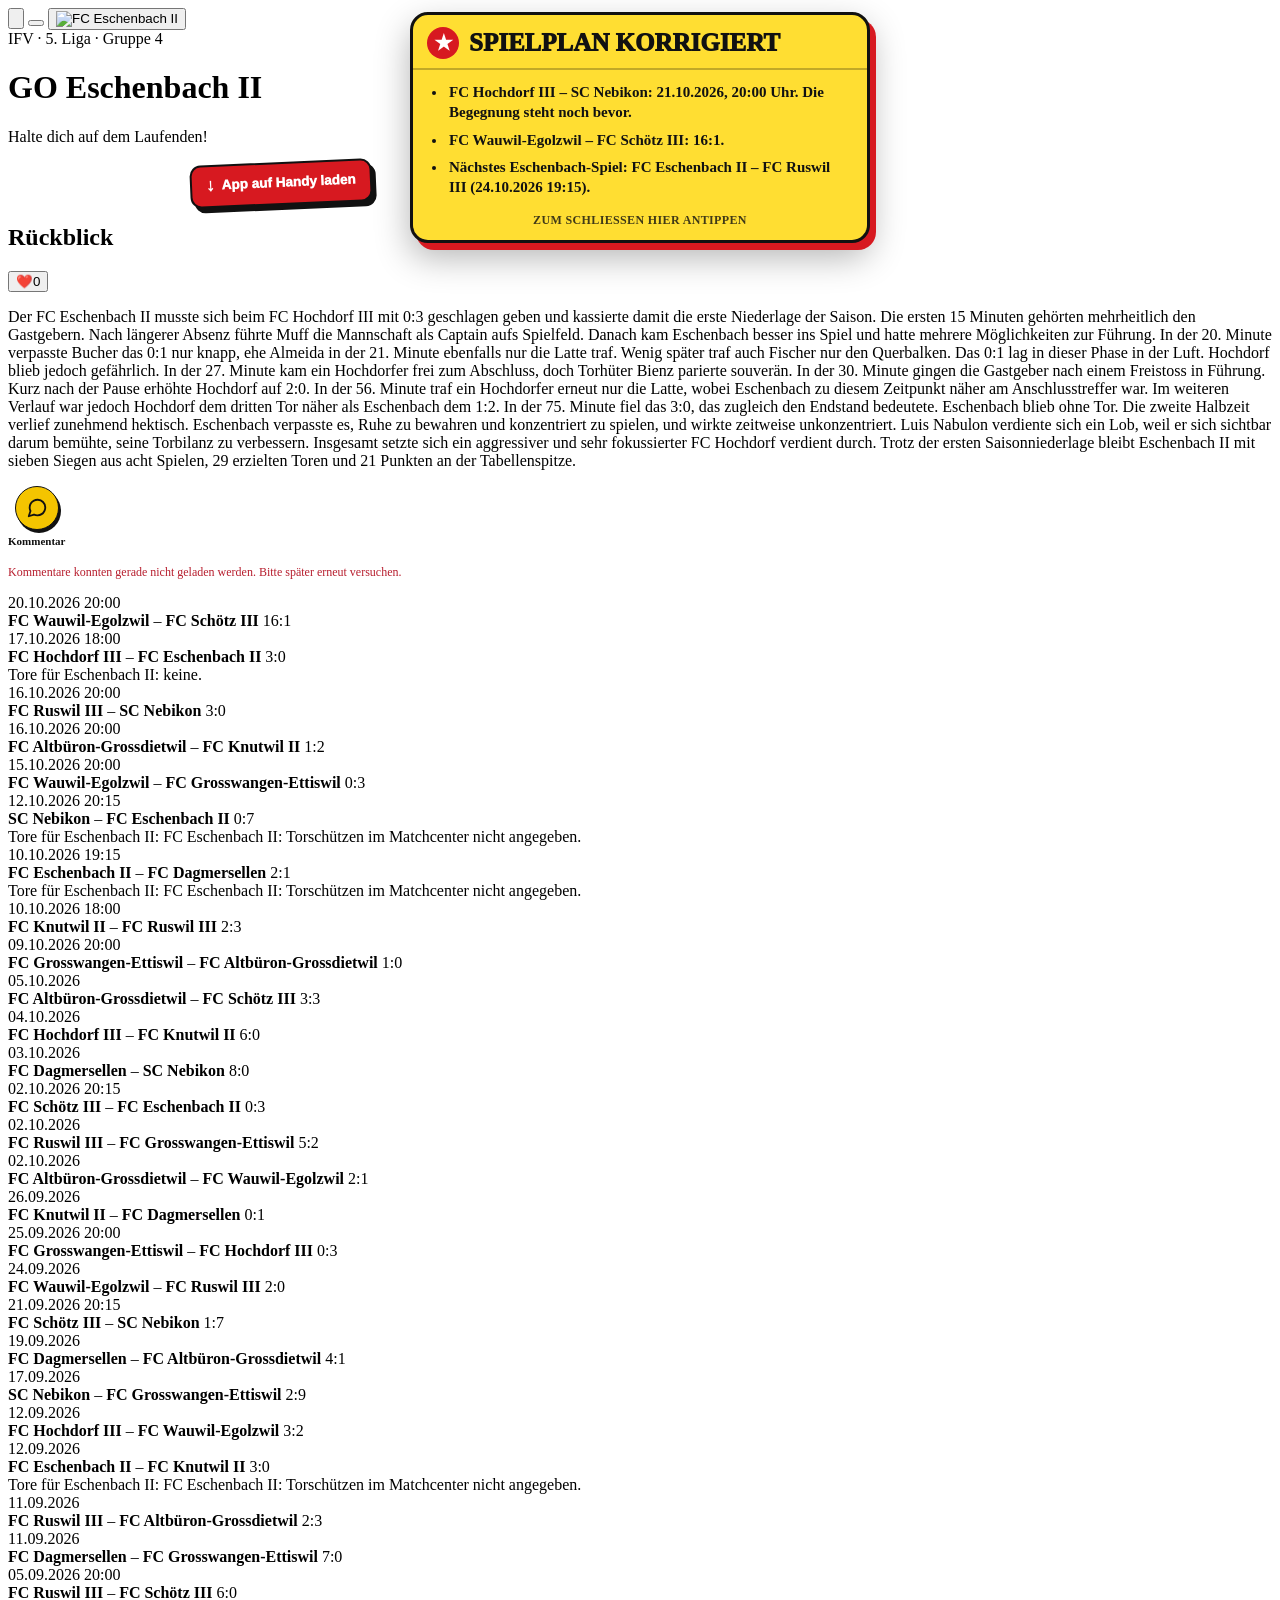
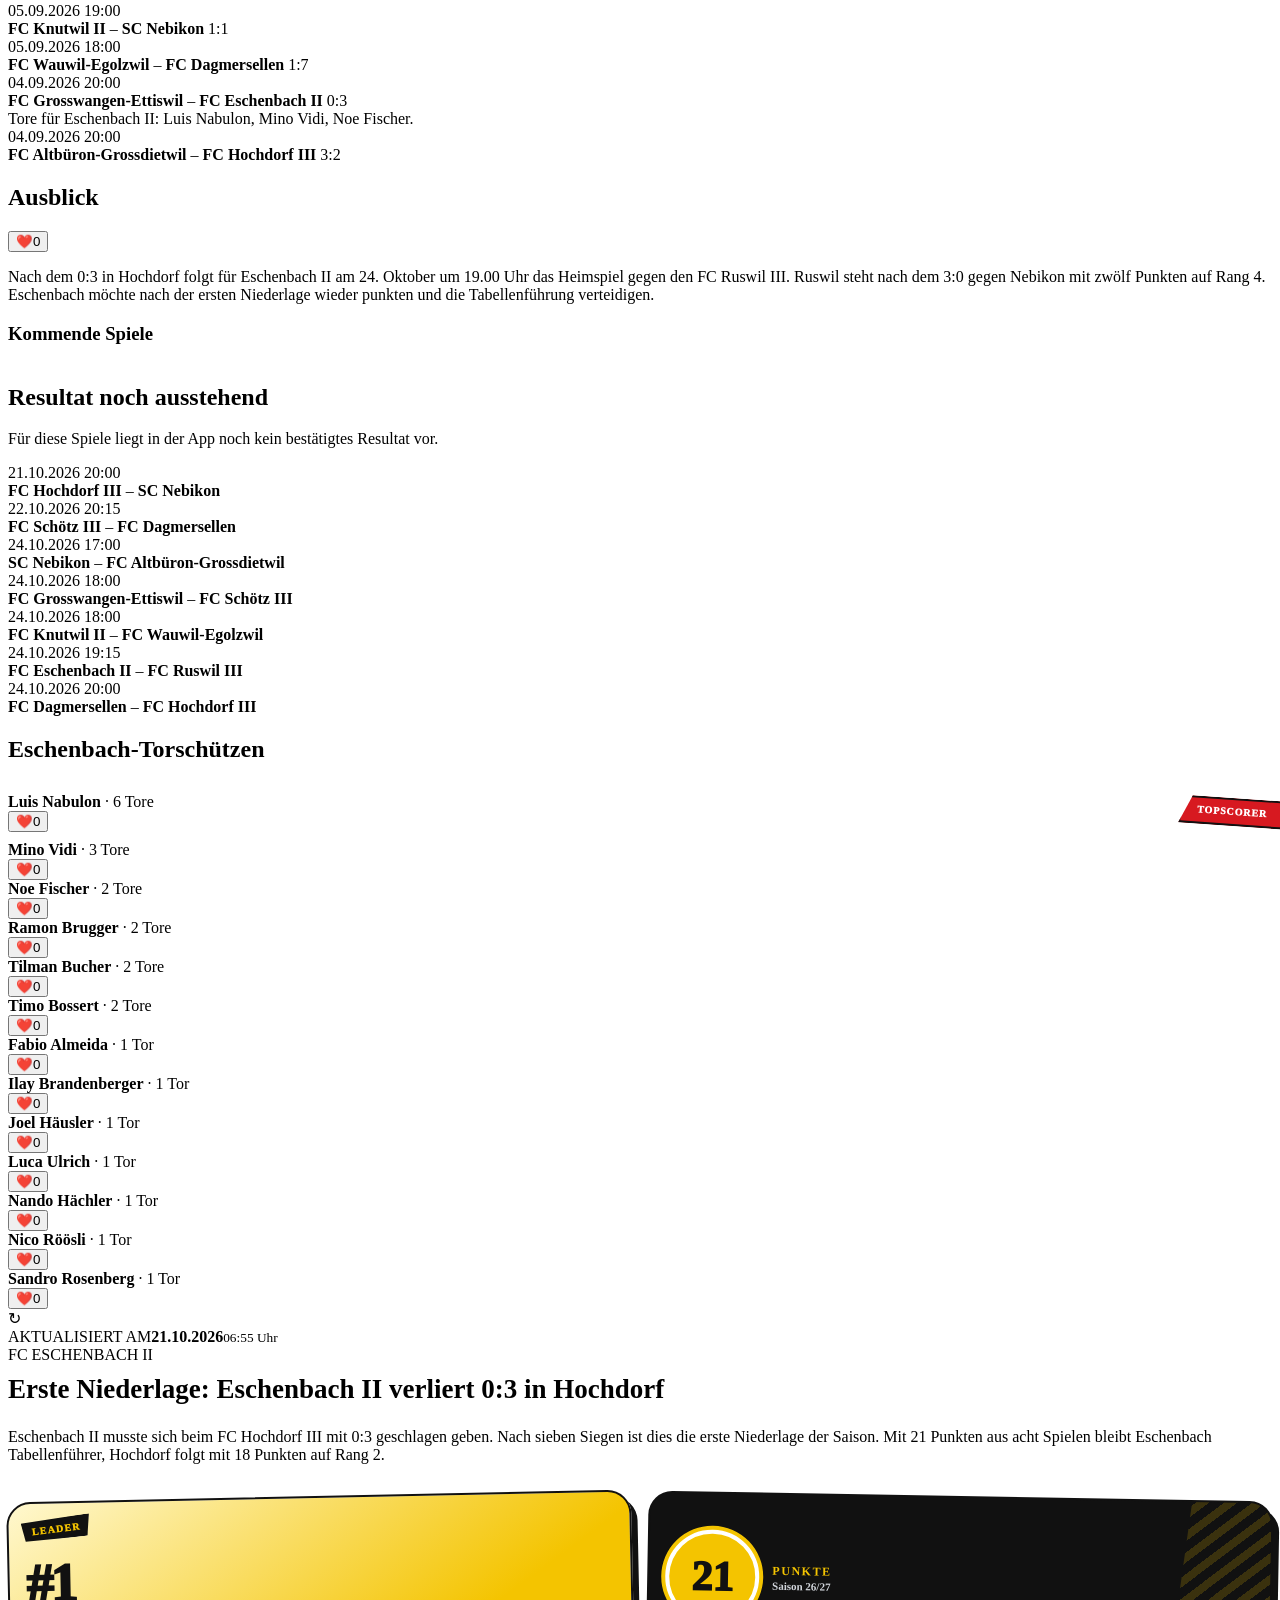
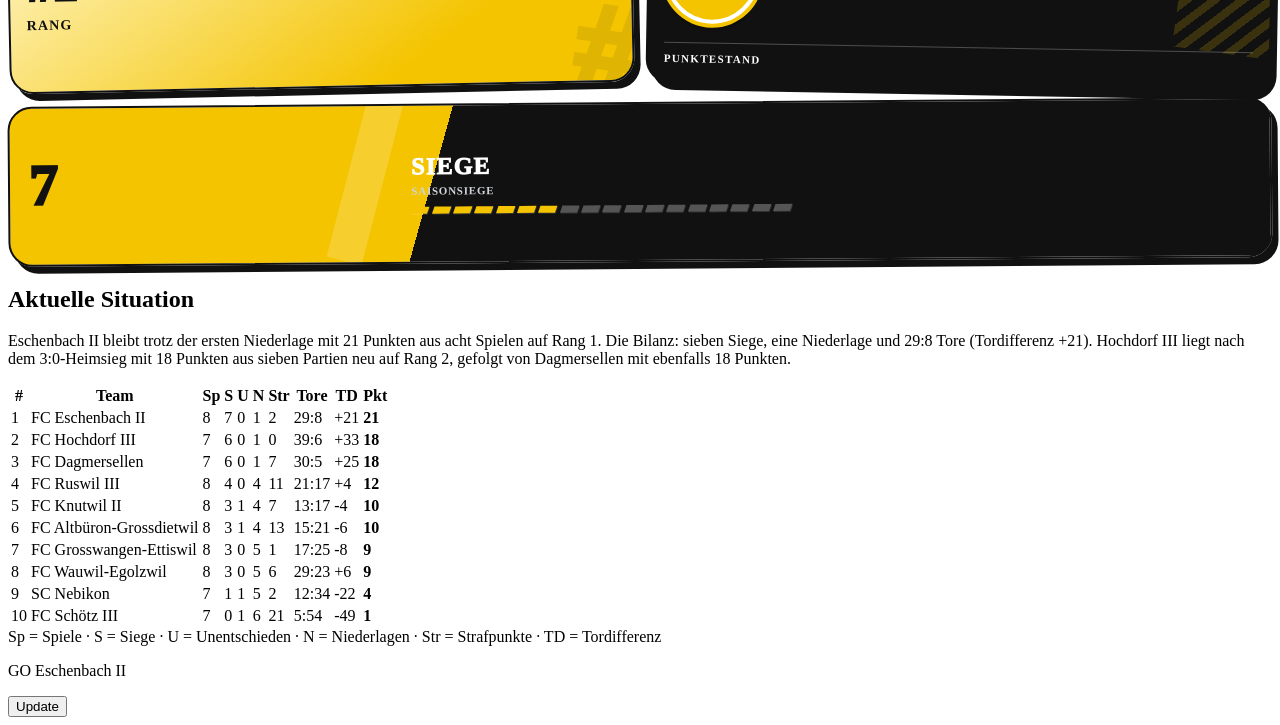
==== index.html @ 9bf770e6 "Refresh installed PWA for fixed secure publication flow and safeguards" ====
<!doctype html>
<html lang="de">
<head>
  <meta charset="utf-8">
  <meta name="viewport" content="width=device-width,initial-scale=1,viewport-fit=cover">
  <meta name="theme-color" content="#f4c400">
  <meta name="apple-mobile-web-app-capable" content="yes">
  <meta name="apple-mobile-web-app-status-bar-style" content="black-translucent">
  <meta name="apple-mobile-web-app-title" content="GO Eschenbach II">
  <title>GO Eschenbach II</title>
  <link rel="manifest" href="manifest.webmanifest?v=7">
  <link rel="icon" href="app-icon-192.png?v=5" type="image/png" sizes="192x192">
  <link rel="apple-touch-icon" href="apple-touch-icon.png?v=5" sizes="180x180">
  <link rel="stylesheet" href="styles.css?v=13">
  <link rel="stylesheet" href="stats-flip.css?v=2">
  <link rel="stylesheet" href="theme-yellowblack.css?v=4">
  <link rel="stylesheet" href="bottom-update.css?v=3">
  <link rel="stylesheet" href="team-photo-source.css?v=1">
  <link rel="stylesheet" href="match-tip.css?v=5">
  <link rel="stylesheet" href="app-menu.css?v=2">
  <link rel="stylesheet" href="mood-meter.css?v=3">
  <link rel="stylesheet" href="scorer-hearts.css?v=1">
  <link rel="stylesheet" href="share-button.css?v=2">
  <link rel="stylesheet" href="match-commentary.css?v=2">
  <link rel="stylesheet" href="reader-comments.css?v=6">
  <link rel="stylesheet" href="update-badge.css?v=2">
  <link rel="stylesheet" href="urgent-alert.css?v=1">
  <link rel="stylesheet" href="update-news.css?v=2">
  <link rel="stylesheet" href="live-ticker.css?v=3">
  <link rel="stylesheet" href="review-draft.css?v=2">
  <link rel="stylesheet" href="install-app.css?v=4">
</head>
<body>
  <header class="hero">
    <button id="shareAppButton" class="share-button" type="button" aria-label="GO Eschenbach II teilen" title="App teilen">
      <svg viewBox="0 0 24 24" aria-hidden="true" focusable="false"><path d="M12 3v12M8 7l4-4 4 4M5 11v8h14v-8" fill="none" stroke="currentColor" stroke-width="2.2" stroke-linecap="round" stroke-linejoin="round"/></svg>
    </button>
    <button id="appMenuButton" class="app-menu-button" type="button" aria-label="Menü öffnen" aria-expanded="false" aria-controls="appMenuPanel">
      <span></span><span></span><span></span>
    </button>
    <div id="appMenuPanel" class="app-menu-panel" hidden>
      <span class="app-menu-label">Direkt zu</span>
      <nav aria-label="Bereiche der App"></nav>
    </div>
    <button id="logoButton" class="brand-button" type="button" aria-label="Logo von FC Eschenbach II vergrössern">
      <img class="brand-logo" src="logo-eschenbach-ii.svg?v=9" alt="FC Eschenbach II">
    </button>
    <div>
      <div class="eyebrow">IFV · 5. Liga · Gruppe 4</div>
      <h1>GO Eschenbach II</h1>
      <p>Halte dich auf dem Laufenden!</p>
    </div>
  </header>

  <div class="install-app-banner">
    <button id="installAppButton" class="install-app-button" type="button">App auf Handy laden</button>
  </div>

  <div id="urgentAlertHost" class="urgent-alert-host" hidden aria-live="assertive"></div>
  <div id="updateNewsHost" class="update-news-host" hidden aria-live="polite"></div>
  <div id="liveTickerHost" class="live-ticker-host" hidden aria-live="polite"></div>
  <div id="shareToast" class="share-toast" hidden></div>

  <main id="app" class="wrap">
    <section class="status-card skeleton">Bericht wird geladen …</section>
  </main>

  <footer>
    <p>GO Eschenbach II</p>
    <button id="bottomUpdate" class="bottom-update" type="button">Update</button>
    <div id="bottomUpdateStatus" class="bottom-update-status" aria-live="polite"></div>
  </footer>

  <div id="logoModal" class="image-modal" hidden aria-hidden="true" role="dialog" aria-modal="true" aria-label="Logo FC Eschenbach II">
    <button id="logoClose" class="image-modal-close" type="button" aria-label="Vergrösserte Ansicht schliessen">×</button>
    <img class="image-modal-img" src="logo-eschenbach-ii.svg?v=9" alt="FC Eschenbach II">
  </div>

  <script src="reader-cleanup.js?v=6" defer></script>
  <script src="urgent-alert.js?v=1" defer></script>
  <script src="update-news.js?v=4" defer></script>
  <script src="live-ticker.js?v=4" defer></script>
  <script src="app.js?v=31" defer></script>
  <script src="app-analytics.js?v=3" defer></script>
  <script src="name-corrections.js?v=1" defer></script>
  <script src="flippy-stats.js?v=3" defer></script>
  <script src="theme-enhance.js?v=4" defer></script>
  <script src="match-tip.js?v=11" defer></script>
  <script src="app-menu.js?v=3" defer></script>
  <script src="mood-meter.js?v=7" defer></script>
  <script src="scorer-hearts.js?v=7" defer></script>
  <script src="share-button.js?v=1" defer></script>
  <script src="install-app.js?v=6" defer></script>
  <script src="admin-activation-tap.js?v=2" defer></script>
  <script src="match-commentary.js?v=4" defer></script>
  <script src="reader-comments.js?v=6" defer></script>
  <script src="commentary-launcher.js?v=2" defer></script>
  <script src="review-draft.js?v=3" defer></script>
  <script src="admin-update.js?v=14" defer></script>
  <script src="update-badge.js?v=3" defer></script>
  <script src="update-push-trigger.js?v=1" defer></script>
</body>
</html>
---- stats-flip.css ----
.stats-flip{display:grid;grid-template-columns:1fr 1fr;gap:14px;margin:16px 0 4px;align-items:stretch}.stats-flip .stat{position:relative;overflow:hidden;min-height:154px;border-radius:24px;padding:17px 16px;border:2px solid #111;box-shadow:6px 7px 0 #111;text-align:left}.stats-flip .stat strong,.stats-flip .stat span{display:initial}.stats-flip .stat-rank{background:linear-gradient(145deg,#fff8cf 0%,#f4c400 72%);transform:rotate(-1.2deg)}.stats-flip .stat-rank:after{content:"#";position:absolute;right:-7px;bottom:-39px;font-size:132px;font-weight:1000;line-height:1;color:rgba(17,17,17,.09);transform:rotate(10deg)}.stats-flip .rank-sticker{position:absolute;top:14px;left:13px;z-index:2;background:#111;color:#f4c400;padding:6px 10px 5px;font-size:10px;font-weight:950;letter-spacing:.12em;transform:rotate(-6deg);box-shadow:3px 3px 0 rgba(255,255,255,.78);clip-path:polygon(0 8%,100% 0,94% 100%,4% 92%)}.stats-flip .rank-number{position:relative;z-index:1;display:block!important;margin-top:39px;font-size:54px!important;font-weight:1000;line-height:.9;letter-spacing:-.05em;color:#111}.stats-flip .rank-label{position:relative;z-index:1;display:block!important;margin-top:9px;font-size:14px!important;font-weight:850;color:#111;text-transform:uppercase;letter-spacing:.08em}.stats-flip .stat-points{background:#111;color:#fff;display:grid;grid-template-columns:auto 1fr;grid-template-rows:1fr auto;align-items:center;column-gap:13px;transform:rotate(1deg)}.stats-flip .stat-points:after{content:"";position:absolute;right:-24px;top:-38px;width:110px;height:190px;background:repeating-linear-gradient(135deg,rgba(244,196,0,.18) 0 8px,transparent 8px 17px);transform:rotate(7deg)}.stats-flip .points-orbit{position:relative;z-index:1;width:86px;height:86px;border-radius:50%;background:#f4c400;color:#111;display:grid;place-items:center;border:4px solid #fff;box-shadow:0 0 0 4px #f4c400,0 8px 0 rgba(0,0,0,.18)}.stats-flip .points-number{font-size:42px!important;font-weight:1000;line-height:1}.stats-flip .points-copy{position:relative;z-index:1;display:flex;flex-direction:column;gap:1px}.stats-flip .points-copy b{font-size:12px;letter-spacing:.13em;text-transform:uppercase;color:#f4c400}.stats-flip .points-copy small{font-size:11px;color:#d1d5db;font-weight:700}.stats-flip .points-label{grid-column:1/-1;position:relative;z-index:1;font-size:11px;font-weight:900;letter-spacing:.12em;text-transform:uppercase;color:#fff;border-top:1px solid #ffffff40;padding-top:9px}.stats-flip .stat-wins{grid-column:1/-1;min-height:126px;background:linear-gradient(106deg,#f4c400 0 34%,#111 34% 100%);display:grid;grid-template-columns:30% 1fr;align-items:center;padding:15px 18px;transform:rotate(-.45deg)}.stats-flip .stat-wins:after{content:"";position:absolute;left:27%;top:-32px;width:36px;height:190px;background:#fff;opacity:.18;transform:rotate(15deg)}.stats-flip .wins-number{position:relative;z-index:1;display:block!important;font-size:58px!important;line-height:.85;font-weight:1000;color:#111;letter-spacing:-.05em}.stats-flip .wins-copy{position:relative;z-index:1;color:#fff;padding-left:16px;display:flex;flex-direction:column;justify-content:center;min-width:0}.stats-flip .wins-copy b{font-size:24px;line-height:1;font-weight:1000;letter-spacing:.05em}.stats-flip .wins-copy small{margin-top:6px;font-size:11px;color:#d1d5db;font-weight:750;letter-spacing:.07em;text-transform:uppercase}.stats-flip .wins-marks{display:grid;grid-template-columns:repeat(var(--season-games,18),minmax(0,1fr));gap:4px;margin-top:10px;width:min(100%,380px)}.stats-flip .wins-mark{display:block!important;min-width:0;height:7px;background:#555;transform:skewX(-20deg);box-shadow:1px 1px 0 #fff2}.stats-flip .wins-mark.win{background:#f4c400}.stats-flip .wins-mark.draw{background:linear-gradient(90deg,#f4c400 0 50%,#666 50% 100%)}.stats-flip .wins-mark.loss,.stats-flip .wins-mark.future{background:#555}@media(max-width:600px){.stats-flip{gap:11px;margin:14px 0 2px}.stats-flip .stat{border-radius:20px;min-height:139px;padding:14px 13px;box-shadow:5px 6px 0 #111}.stats-flip .rank-sticker{top:11px;left:10px;font-size:8.5px;padding:5px 8px}.stats-flip .rank-number{margin-top:36px;font-size:47px!important}.stats-flip .rank-label{font-size:11px!important}.stats-flip .points-orbit{width:72px;height:72px;border-width:3px;box-shadow:0 0 0 3px #f4c400,0 6px 0 rgba(0,0,0,.18)}.stats-flip .points-number{font-size:35px!important}.stats-flip .points-copy b{font-size:10px}.stats-flip .points-copy small{font-size:9px}.stats-flip .points-label{font-size:9px;padding-top:7px}.stats-flip .stat-wins{min-height:112px;grid-template-columns:28% 1fr;padding:13px 15px}.stats-flip .wins-number{font-size:50px!important}.stats-flip .wins-copy{padding-left:12px}.stats-flip .wins-copy b{font-size:20px}.stats-flip .wins-copy small{font-size:9px}.stats-flip .wins-marks{gap:3px;margin-top:8px}.stats-flip .wins-mark{height:6px}}@media(max-width:370px){.stats-flip .points-orbit{width:64px;height:64px}.stats-flip .points-number{font-size:31px!important}.stats-flip .rank-number{font-size:43px!important}.stats-flip .wins-copy b{font-size:18px}.stats-flip .wins-marks{gap:2px}.stats-flip .wins-mark{height:5px}}
---- match-tip.css ----
.match-tip-card,.match-tip-result-card{position:relative;margin-top:18px;border:3px solid #111;border-radius:18px;box-shadow:6px 7px 0 #111;padding:20px 16px 18px;overflow:hidden}.match-tip-card{background:linear-gradient(145deg,#f4c400 0,#ffe05a 100%)}.match-tip-result-card{background:#fff}.match-tip-card:after,.match-tip-result-card:after{content:"";position:absolute;right:-45px;bottom:-55px;width:150px;height:150px;border:22px solid rgba(17,17,17,.08);border-radius:50%;pointer-events:none}.match-tip-kicker{display:inline-block;background:#111;color:#f4c400;border:2px solid #111;padding:6px 10px 5px;font-size:11px;font-weight:950;letter-spacing:.12em;text-transform:uppercase;transform:rotate(-1deg);box-shadow:3px 3px 0 #fff}.match-tip-card h2,.match-tip-result-card h2{margin:14px 0 4px;font-size:24px;line-height:1.05;font-weight:950;letter-spacing:-.03em}.match-tip-meta{font-weight:800;font-size:13px;margin-bottom:16px}.match-tip-pairing{display:grid;grid-template-columns:minmax(0,1fr) auto minmax(0,1fr);align-items:center;gap:9px;margin:8px 0 15px}.match-tip-team{font-weight:950;font-size:15px;line-height:1.15}.match-tip-team:last-child{text-align:right}.match-tip-vs{font-size:11px;font-weight:950;letter-spacing:.08em}.match-tip-list-title{font-size:11px;font-weight:950;letter-spacing:.1em;text-transform:uppercase;margin:3px 0 7px}.match-tip-list{margin:0 0 16px;border:2px solid #111;border-radius:12px;background:#fff;overflow:hidden;box-shadow:3px 3px 0 #111}.match-tip-list-row{display:flex;align-items:center;justify-content:space-between;gap:12px;padding:10px 12px;border-bottom:1px solid #e5e7eb;font-size:14px}.match-tip-list-row:last-child{border-bottom:0}.match-tip-list-row strong{font-weight:950}.match-tip-list-row span{font-weight:950;font-variant-numeric:tabular-nums}.match-tip-list-empty{padding:10px 12px;text-align:center;font-size:12px;font-weight:800;color:#6b7280}.match-tip-name-label{display:block;margin:2px 0 12px;font-size:12px;font-weight:950}.match-tip-name-label span{display:block;margin-bottom:6px}.match-tip-name,.match-tip-repair-input{width:100%;height:46px;border:3px solid #111;border-radius:11px;background:#fff;color:#111;padding:0 12px;font:800 15px/1 system-ui,-apple-system,BlinkMacSystemFont,"Segoe UI",sans-serif;box-shadow:3px 3px 0 #111}.match-tip-name.is-invalid,.match-tip-repair-input.is-invalid{outline:3px solid #d71920;outline-offset:2px}.match-tip-score{display:flex;align-items:center;justify-content:center;gap:10px;margin:8px 0 14px}.match-tip-score input{width:72px;height:64px;border:3px solid #111;border-radius:12px;background:#fff;color:#111;font:950 30px/1 system-ui,-apple-system,BlinkMacSystemFont,"Segoe UI",sans-serif;text-align:center;box-shadow:4px 4px 0 #111;appearance:textfield}.match-tip-score input::-webkit-outer-spin-button,.match-tip-score input::-webkit-inner-spin-button{-webkit-appearance:none;margin:0}.match-tip-colon{font-size:30px;font-weight:1000}.match-tip-action,.match-tip-repair-action{display:block;width:100%;border:3px solid #111;border-radius:12px;background:#111;color:#f4c400;padding:13px 14px;font-size:15px;font-weight:950;letter-spacing:.02em;box-shadow:4px 4px 0 #fff}.match-tip-action:active,.match-tip-repair-action:active{transform:translate(2px,2px);box-shadow:2px 2px 0 #fff}.match-tip-saved{display:none;text-align:center;background:#111;color:#fff;border-radius:14px;padding:15px 12px 13px}.match-tip-saved.is-visible{display:block}.match-tip-saved-label{font-size:11px;font-weight:900;letter-spacing:.12em;text-transform:uppercase;color:#f4c400}.match-tip-saved-name{margin-top:8px;font-size:15px;font-weight:900}.match-tip-saved-name:empty{display:none}.match-tip-saved-score{font-size:34px;font-weight:1000;line-height:1;margin:8px 0 10px}.match-tip-name-repair{margin-top:13px;padding-top:13px;border-top:1px solid #ffffff44}.match-tip-name-repair[hidden]{display:none}.match-tip-repair-text{margin-bottom:10px;font-size:11px;line-height:1.35;font-weight:800}.match-tip-repair-input{box-shadow:none;border-width:2px}.match-tip-repair-action{margin-top:9px;background:#f4c400;color:#111;border-width:2px;box-shadow:none;padding:10px}.match-tip-locked{margin-top:10px;font-size:12px;font-weight:800;text-align:center}.match-tip-form.is-hidden{display:none}.match-tip-result-match{margin:11px 0 16px;font-size:14px;font-weight:900}.match-tip-winners{display:flex;flex-wrap:wrap;gap:8px;margin-top:8px}.match-tip-winners span{display:inline-block;background:#d71920;color:#fff;border:2px solid #111;border-radius:999px;padding:9px 13px;font-size:15px;font-weight:950;box-shadow:2px 2px 0 #111}.match-tip-no-winner{margin-top:5px;padding:11px 12px;border:2px solid #111;border-radius:11px;background:#f5f5f5;font-size:13px;font-weight:800;line-height:1.35}#app.wrap{display:flex;flex-direction:column}#app>.team-photo-block{order:10}#app>.report-card{order:20}#app>.grid{order:30}#app>.review-card{order:40}#app>.standings-card{order:50}#app>.outlook-card{order:60}#app>.match-tip-result-card{order:65}#app>.match-tip-card{order:70}#app>.scorers-card{order:80}@media(max-width:600px){.match-tip-card,.match-tip-result-card{margin-top:15px;padding:17px 13px 15px;box-shadow:5px 6px 0 #111}.match-tip-card h2,.match-tip-result-card h2{font-size:21px}.match-tip-team{font-size:13px}.match-tip-score input{width:64px;height:58px;font-size:27px}.match-tip-action{font-size:14px;padding:12px}.match-tip-saved-score{font-size:31px}.match-tip-name{font-size:14px}.match-tip-list-row{font-size:13px;padding:9px 10px}.match-tip-winners span{font-size:14px;padding:8px 11px}}
---- match-commentary.css ----
.match-commentary-panel{position:relative;background:#111;color:#fff;border:3px solid #111;box-shadow:5px 6px 0 #f4c400;overflow:visible}.match-commentary-panel h2{display:inline-flex;align-items:center;gap:7px;background:#f4c400;color:#111;padding:7px 11px 6px;margin:0 0 10px;border-radius:4px;font-size:18px;line-height:1;font-weight:950;letter-spacing:.035em;text-transform:uppercase;box-shadow:4px 4px 0 #fff;transform:rotate(-.7deg)}.commentary-match{font-weight:850;margin:4px 0 2px}.commentary-date{color:#d1d5db;font-size:13px;margin-bottom:12px}.commentary-controls{display:flex;gap:9px;flex-wrap:wrap;align-items:center}.commentary-primary,.commentary-secondary,.commentary-note button{appearance:none;border:2px solid #fff;border-radius:10px;min-height:44px;padding:9px 12px;font:inherit;font-weight:850;cursor:pointer}.commentary-primary{background:#f4c400;color:#111;border-color:#f4c400;box-shadow:3px 3px 0 #fff}.commentary-primary.is-active{background:#fff;color:#111;box-shadow:3px 3px 0 #f4c400}.commentary-secondary{background:#242424;color:#fff}.commentary-primary:disabled,.commentary-secondary:disabled{opacity:.55;cursor:not-allowed}.commentary-status{margin:11px 0 0;color:#d1d5db;font-size:13px;font-weight:700}.commentary-status[data-state="active"]{color:#fff}.commentary-live{margin-top:10px;border:1px dashed #ffffff55;border-radius:10px;padding:9px 10px;color:#f4c400;min-height:40px;font-size:14px}.commentary-live:empty{display:none}.commentary-counts{display:flex;gap:8px;flex-wrap:wrap;margin:14px 0 8px}.commentary-chip{display:inline-flex;align-items:center;border:1px solid #ffffff38;border-radius:999px;padding:5px 8px;font-size:11px;font-weight:800;color:#e5e7eb}.commentary-notes{display:grid;gap:9px;margin-top:9px}.commentary-empty{color:#aeb4bd;font-size:13px;padding:8px 0}.commentary-note{border:1px solid #ffffff30;border-radius:12px;background:#1b1b1b;padding:10px}.commentary-note-head{display:flex;justify-content:space-between;gap:8px;align-items:center;margin-bottom:7px}.commentary-note-time{font-size:12px;color:#d1d5db;font-weight:800}.commentary-badge{font-size:10px;font-weight:900;border-radius:999px;padding:4px 7px;background:#343434;color:#fff}.commentary-badge.approved{background:#f4c400;color:#111}.commentary-note textarea{display:block;width:100%;box-sizing:border-box;min-height:72px;resize:vertical;border:2px solid #444;border-radius:9px;background:#fff;color:#111;padding:9px 10px;font:inherit;font-size:16px;line-height:1.35}.commentary-note textarea:focus{outline:3px solid #f4c400;outline-offset:1px}.commentary-note-actions{display:flex;gap:7px;flex-wrap:wrap;margin-top:8px}.commentary-note button{min-height:38px;padding:7px 9px;font-size:12px;background:#2b2b2b;color:#fff;border-color:#555}.commentary-note button.approve{background:#f4c400;color:#111;border-color:#f4c400}.commentary-note button.delete{margin-left:auto;background:#1d1d1d;color:#d1d5db}.commentary-manual{margin-top:12px;padding-top:12px;border-top:1px solid #ffffff25}.commentary-manual textarea{width:100%;box-sizing:border-box;min-height:62px;border-radius:9px;border:2px solid #555;padding:9px 10px;font:inherit;font-size:16px}.commentary-help{font-size:12px;line-height:1.4;color:#aeb4bd;margin:9px 0 0}@media(max-width:600px){.match-commentary-panel{box-shadow:4px 5px 0 #f4c400}.match-commentary-panel h2{font-size:15px;padding:6px 9px 5px;box-shadow:3px 3px 0 #fff}.commentary-controls>*{flex:1 1 145px}.commentary-note button.delete{margin-left:0}.commentary-note-actions button{flex:1 1 auto}}

/* Zweiter Eingabeweg: Transkription aus dem eigenen ChatGPT kopieren. */
.commentary-approval-controls{margin-top:10px}
.commentary-paste-toggle{border-color:#f4c400;color:#f4c400;background:#191919}
.commentary-paste-toggle.is-active,.commentary-paste-toggle[aria-expanded="true"]{background:#f4c400;color:#111}
.commentary-manual[hidden]{display:none!important}
.commentary-manual-label{display:block;font-size:15px;font-weight:900;color:#fff;margin:0 0 5px}
.commentary-paste-help{margin:0 0 11px;color:#d1d5db;font-size:13px;line-height:1.4}
.commentary-manual textarea{min-height:128px;line-height:1.4}
.commentary-paste-controls{margin-top:9px}
.commentary-paste-controls .commentary-primary{box-shadow:3px 3px 0 #fff}
.commentary-paste-toggle:focus-visible,.commentary-paste-controls button:focus-visible{outline:3px solid #fff;outline-offset:3px}
@media(max-width:600px){
 .commentary-paste-controls>*{flex:1 1 155px}
 .commentary-paste-help{font-size:12px}
}
---- reader-comments.css ----
.reader-comments-card{margin-top:14px}
.reader-comments-card h2{margin-bottom:5px}
.reader-comments-intro{color:#4b5563;font-size:14px;line-height:1.45;margin:4px 0 16px}
.reader-comment-form{display:grid;gap:11px;background:#fbfaf3;border:1px solid #ede7cd;border-radius:14px;padding:14px}
.reader-comment-form label{display:grid;gap:6px;font-size:13px;font-weight:800}
.reader-comment-form input.reader-comment-name,.reader-comment-form textarea.reader-comment-text{width:100%;padding:12px 13px;border:1px solid #ced0d5;border-radius:11px;font:inherit;font-size:16px;color:#111;background:#fff}
.reader-comment-form textarea.reader-comment-text{resize:vertical;min-height:100px;line-height:1.4}
.reader-comment-form input:focus,.reader-comment-form textarea:focus{outline:2px solid #d6ac00;outline-offset:1px;border-color:#d6ac00}
.reader-comment-website{position:absolute!important;left:-10000px!important;width:1px!important;height:1px!important;opacity:0!important;pointer-events:none!important}
.reader-comment-submit{border:0;background:#111;color:#fff;padding:13px 17px;font:800 14px/1.25 inherit;font-family:inherit;font-size:14px;font-weight:850;border-radius:11px;cursor:pointer;min-height:44px}
.reader-comment-submit:disabled{opacity:.65;cursor:progress}
.reader-comment-submit:active{transform:translateY(1px)}
.reader-comments-status{min-height:18px;margin:10px 0 5px;font-size:12px;line-height:1.4;color:#586477}
.reader-comments-status.is-error{color:#b71e2e}
.reader-comments-subtitle{font-size:15px;margin:13px 0 3px;padding-top:12px;border-top:1px solid #eee}
.reader-comment{border-bottom:1px solid #ececec;padding:13px 0}
.reader-comment:last-child{border-bottom:none}
.reader-comment-head{display:flex;align-items:baseline;gap:9px;flex-wrap:wrap}
.reader-comment-head strong{font-size:14px;color:#111;overflow-wrap:anywhere}
.reader-comment-head time{font-size:11px;color:#7a7d83}
.reader-comment-body{font-size:14px;line-height:1.5;white-space:pre-wrap;overflow-wrap:anywhere;margin:7px 0 0}
.reader-comments-empty{color:#72757b;font-size:13px;margin:14px 0 7px}
.reader-comments-more{width:100%;min-height:42px;padding:11px;margin-top:9px;border:1px solid #111;background:#fff;color:#111;border-radius:10px;font:800 13px inherit;font-family:inherit;font-size:13px;cursor:pointer}
.reader-comments-more[hidden]{display:none}
.reader-comments-more:disabled{opacity:.5;cursor:progress}
@media(max-width:600px){
  .reader-comments-card{margin-top:12px}
  .reader-comments-intro{font-size:13px}
  .reader-comment-form{padding:11px;border-radius:12px}
  .reader-comment-submit{width:100%}
  .reader-comment-body{font-size:13.5px}
}


/* Nur die Schreibmaske wird ein- und ausgeblendet, die Kommentare bleiben sichtbar. */
.reader-comment-form[hidden],.reader-comments-intro[hidden],.reader-comments-close[hidden]{display:none!important}
.reader-comments-toolbar{display:flex;flex-direction:column;align-items:center;gap:5px;width:max-content;max-width:100%;margin:8px 0 15px;padding:0;border:0}
.reader-comments-toggle-label{font-size:11px;line-height:1.2;font-weight:800;color:#111;text-align:center}
.reader-comments-toggle{width:44px;height:44px;display:inline-flex;align-items:center;justify-content:center;border:1.5px solid #111;border-radius:50%;background:#f4c400;color:#111;box-shadow:2px 3px 0 #111;cursor:pointer;-webkit-tap-highlight-color:transparent;transition:background .15s ease,transform .15s ease}
.reader-comments-toggle svg{display:block;width:22px;height:22px}
.reader-comments-toggle:hover,.reader-comments-toggle[aria-expanded="true"]{background:#ffe46b}
.reader-comments-toggle:active{transform:translateY(2px);box-shadow:0 1px 0 #111}
.reader-comments-toggle:focus-visible,.reader-comments-close:focus-visible{outline:3px solid #111;outline-offset:3px}
.reader-comments-panel-header{display:flex;justify-content:space-between;align-items:center;gap:10px;margin-bottom:6px}
.reader-comments-panel-header h2{margin:0}
.reader-comments-close{width:38px;height:38px;display:inline-grid;place-items:center;flex:0 0 auto;font:400 28px/1 -apple-system,BlinkMacSystemFont,"Segoe UI",sans-serif;border:1px solid #ddd;border-radius:50%;background:#f5f5f5;color:#111;cursor:pointer}


/* Schlanke, stets sichtbare Diskussion direkt unter dem Bericht. */
.reader-comments-card{margin:0 0 14px;padding:0;background:transparent;border:0;box-shadow:none}
.reader-comments-card .reader-comments-status{min-height:0;margin:0;font-size:12px}
.reader-comments-card .reader-comments-status:empty{display:none}
.reader-comments-card .reader-comments-list:empty{display:none}
.reader-comment-replies{margin:5px 0 1px 15px;padding:0 0 0 12px;border-left:2px solid #e3d277}
.reader-comment-reply{padding:9px 0 6px;border-bottom:1px solid #eee}
.reader-comment-reply:last-child{border-bottom:0}
.reader-comment-actions{display:flex;gap:14px;align-items:center;margin-top:6px;flex-wrap:wrap}
.reader-comment-answer{border:0;padding:4px 0;background:transparent;color:#574a14;font-size:12px;font-weight:800;cursor:pointer}
.reader-comment-answer:hover{text-decoration:underline}
.reader-comment-answer:focus-visible{outline:2px solid #111;outline-offset:2px}
.reader-comment-form{position:relative;margin:10px 0 12px}
.reader-comment-reply-context{font-size:13px;font-weight:800;color:#574a14;padding-right:40px}
.reader-comment-reply-context[hidden]{display:none!important}
.reader-comment-form .reader-comments-close{position:absolute;right:9px;top:7px;z-index:1;width:28px;height:28px;font-size:21px}
.reader-comment-form > label:first-of-type{padding-top:6px}
.reader-comments-subtitle,.reader-comments-panel-header{display:none!important}
@media(max-width:600px){
  .reader-comments-card{margin-bottom:11px}
  .reader-comment-replies{margin-left:9px;padding-left:10px}
}
---- update-badge.css ----
.update-top-wrap{width:min(100%,760px);margin:0 auto;padding:10px 16px 0;box-sizing:border-box}.update-badge-enable{display:flex;align-items:center;justify-content:center;gap:9px;width:100%;border:0;border-radius:14px;background:#111;color:#fff;padding:12px 14px;font:inherit;font-size:13px;font-weight:850;cursor:pointer;box-shadow:0 5px 16px rgba(0,0,0,.14)}.update-badge-enable:disabled{opacity:.68}.update-badge-dot{display:inline-grid;place-items:center;min-width:24px;height:24px;border-radius:50%;background:#d71920;color:#fff;font-size:12px;font-weight:950;box-shadow:0 0 0 2px #fff}.update-badge-check{display:inline-grid;place-items:center;min-width:22px;height:22px;border-radius:50%;background:#fff;color:#111;font-size:13px;font-weight:950}.update-fresh-card{display:grid;grid-template-columns:auto 1fr auto;align-items:center;gap:11px;background:#fff;border:2px solid #d71920;border-radius:15px;padding:11px 12px;box-shadow:0 6px 20px rgba(0,0,0,.12)}.update-fresh-one{display:grid;place-items:center;width:30px;height:30px;border-radius:50%;background:#d71920;color:#fff;font-weight:950;font-size:15px}.update-fresh-card div{display:flex;flex-direction:column;gap:2px;min-width:0}.update-fresh-card strong{font-size:14px;line-height:1.15}.update-fresh-card small{font-size:12px;color:#5f6368}.update-fresh-card button{appearance:none;border:0;background:transparent;color:#111;font-size:22px;line-height:1;padding:2px 4px;cursor:pointer}@media (display-mode:browser){.update-top-wrap{display:none}}
---- urgent-alert.css ----
.urgent-alert-host{
  width:min(920px,calc(100% - 28px));
  margin:16px auto 2px;
}
.urgent-alert-card{
  background:#d71920;
  color:#fff;
  border:3px solid #111;
  border-radius:18px;
  box-shadow:6px 6px 0 #111;
  padding:15px 17px;
  display:flex;
  gap:13px;
  align-items:flex-start;
}
.urgent-alert-icon{
  flex:0 0 auto;
  width:42px;
  height:42px;
  border-radius:50%;
  background:#fff;
  color:#d71920;
  border:2px solid #111;
  display:grid;
  place-items:center;
  font-size:24px;
  line-height:1;
  font-weight:950;
}
.urgent-alert-copy{
  min-width:0;
}
.urgent-alert-title{
  margin:0 0 4px;
  font-size:clamp(20px,5vw,28px);
  line-height:1.05;
  font-weight:950;
  letter-spacing:.02em;
  text-transform:uppercase;
}
.urgent-alert-text{
  margin:0;
  font-size:clamp(15px,3.9vw,18px);
  line-height:1.35;
  font-weight:800;
}
.urgent-alert-meta{
  display:block;
  margin-top:5px;
  font-size:13px;
  font-weight:750;
  opacity:.95;
}
@media (max-width:520px){
  .urgent-alert-host{width:calc(100% - 22px);margin-top:12px}
  .urgent-alert-card{padding:13px 14px;gap:10px;border-radius:15px;box-shadow:4px 4px 0 #111}
  .urgent-alert-icon{width:36px;height:36px;font-size:21px}
}
---- update-news.css ----
.update-news-host{
  position:fixed;z-index:9990;top:calc(env(safe-area-inset-top, 0px) + 12px);left:50%;
  width:min(460px,calc(100vw - 28px));transform:translateX(-50%);pointer-events:none;
}
.update-news-host[hidden]{display:none!important}
.update-news-card{
  pointer-events:auto;overflow:hidden;color:#111;background:#ffde32;
  border:3px solid #111;border-radius:18px;box-shadow:6px 7px 0 #d71920,0 14px 35px rgba(0,0,0,.3);
  animation:update-news-in .32s ease-out both;cursor:pointer;
}
.update-news-heading{display:flex;align-items:center;gap:10px;padding:12px 14px 9px;border-bottom:2px solid rgba(0,0,0,.24)}
.update-news-symbol{display:grid;place-items:center;flex:0 0 auto;width:32px;height:32px;border-radius:50%;background:#d71920;color:#fff;font-size:21px;font-weight:950}
.update-news-heading strong{flex:1;font-size:clamp(20px,5vw,25px);font-weight:950;line-height:1.1;text-transform:uppercase}
.update-news-card:focus-visible{outline:3px solid #d71920;outline-offset:5px}
.update-news-hint{padding:0 15px 12px;text-align:center;font-weight:850;font-size:12px;text-transform:uppercase;letter-spacing:.03em;opacity:.8}
.update-news-list{margin:0;padding:12px 21px 16px 34px;display:grid;gap:7px;font-size:15px;font-weight:750;line-height:1.35}
.update-news-list li{padding-left:2px}
.update-news-leaving{animation:update-news-out .24s ease-in both}
@keyframes update-news-in{from{opacity:0;transform:translateY(-16px) scale(.98)}to{opacity:1;transform:translateY(0) scale(1)}}
@keyframes update-news-out{to{opacity:0;transform:translateY(-13px)}}
@media(prefers-reduced-motion:reduce){.update-news-card,.update-news-leaving{animation:none}}
---- live-ticker.css ----
.live-ticker-host{width:min(920px,calc(100% - 28px));margin:15px auto 2px}
.live-ticker-host[hidden]{display:none!important}
.live-ticker-card{background:#fff;border:3px solid #111;border-radius:18px;box-shadow:4px 5px 0 #e3b100;overflow:hidden;color:#111}
.live-ticker-head{display:flex;align-items:center;gap:9px;background:#111;color:#fff;padding:11px 15px}
.live-ticker-head strong{font-size:18px;font-weight:950;letter-spacing:.035em}
.live-ticker-head-caption{font-size:12px;color:#ddd;margin-left:auto}
.live-ticker-one{width:25px;height:25px;flex:0 0 auto;border-radius:50%;background:#e11920;color:#fff;display:grid;place-items:center;font-weight:950;border:2px solid #fff}
.live-ticker-score{display:grid;grid-template-columns:minmax(0,1fr) auto minmax(0,1fr);align-items:center;gap:12px;padding:18px 15px 9px;cursor:pointer}
.live-ticker-team{text-align:center;font-size:clamp(16px,4.4vw,23px);font-weight:900;line-height:1.15;overflow-wrap:anywhere}
.live-ticker-numbers{font-size:clamp(27px,8vw,47px);font-weight:950;white-space:nowrap;letter-spacing:-.05em;font-variant-numeric:tabular-nums}
.live-ticker-meta{text-align:center;color:#666;font-size:12px;font-weight:750;margin:0 8px 14px}
.live-ticker-events{padding:11px 15px 13px;border-top:1px solid #ddd;cursor:pointer}
.live-ticker-events>strong{font-size:13px;text-transform:uppercase;letter-spacing:.05em}
.live-ticker-events ol{list-style:none;margin:9px 0 0;padding:0;display:grid;gap:6px}
.live-ticker-events li{display:flex;gap:9px;font-size:14px;line-height:1.4;border-bottom:1px solid #eee;padding-bottom:6px}
.live-ticker-event-time{color:#6a6a6a;font-weight:750;flex:0 0 66px;font-size:12px}
.live-ticker-events p{font-size:13px;color:#777;margin:7px 0 0}
.live-ticker-tap-hint{font-size:12px;font-weight:850;color:#b31520;margin-top:9px}
.live-ticker-admin{padding:13px 14px;border-top:2px solid #111;background:#fffbe5}
.live-ticker-admin-title{font-size:13px;font-weight:900;margin-bottom:9px}
.live-ticker-admin-actions{display:grid;grid-template-columns:1fr 1fr;gap:8px}
.live-ticker-admin-actions button,.live-ticker-admin-start button{border:2px solid #111;background:#f9d500;color:#111;border-radius:11px;padding:12px 9px;font:inherit;font-size:14px;font-weight:900;cursor:pointer}
.live-ticker-admin-actions button.live-secondary{background:#fff;font-size:12px;padding:8px}
.live-ticker-admin-actions button.live-finish{grid-column:1/-1;background:#111;color:#fff}
.live-ticker-admin-actions button:disabled,.live-ticker-admin-start button:disabled{opacity:.5}
.live-ticker-admin-start{display:grid;gap:8px;padding:12px 14px;background:#fffbe5;border-top:1px solid #ddd}
.live-ticker-admin-label{font-size:12px;font-weight:900;letter-spacing:.025em}
.live-ticker-single-match{font-size:14px;font-weight:850;line-height:1.4;padding:10px 0}
.live-ticker-admin-start button.live-ticker-start-button{display:block;width:100%;background:#f9d500;color:#111;font-size:17px;font-weight:950;padding:15px 12px;box-shadow:3px 3px 0 #111}
.live-ticker-start-note{font-size:12px;color:#444;margin:1px 0 0;line-height:1.5}
.live-ticker-admin-start button.live-ticker-start-button:disabled{box-shadow:none}
.live-ticker-admin-start select{max-width:100%;width:100%;border:1px solid #999;border-radius:9px;background:#fff;padding:11px;font-size:13px;color:#111}
@media(max-width:520px){.live-ticker-host{width:calc(100% - 22px)}.live-ticker-score{gap:6px;padding:17px 9px 8px}.live-ticker-admin-actions{gap:7px}}
---- review-draft.css ----
.review-draft-notice{display:flex;align-items:center;justify-content:space-between;gap:12px;flex-wrap:wrap;margin:12px auto;padding:12px 15px;border:2px solid #111;border-radius:12px;background:#fff2af;color:#111;font-weight:850;max-width:740px}
.review-draft-notice[hidden]{display:none!important}
.review-draft-notice button{padding:9px 13px;background:#111;color:#fff;font-weight:900;border:0;border-radius:8px;font:inherit}
.review-draft-overlay{position:fixed;inset:0;z-index:100020;background:#000a;display:flex;align-items:center;justify-content:center;padding:10px}
.review-draft-panel{width:min(800px,100%);max-height:calc(100dvh - 20px);background:#fff;color:#111;border-radius:16px;display:flex;flex-direction:column;overflow:hidden;box-shadow:0 18px 60px #0008;font:inherit}
.review-draft-top{display:flex;gap:15px;justify-content:space-between;align-items:flex-start;padding:15px 17px;background:#141414;color:#fff}
.review-draft-top strong{font-size:19px}
.review-draft-top p{color:#eee;font-size:13px;margin:4px 0 0}
.review-draft-close{border:0;background:#fff;color:#111;border-radius:50%;width:34px;height:34px;flex:0 0 auto;font-size:24px}
.review-draft-body{overflow:auto;padding:14px 17px;overscroll-behavior:contain}
.review-draft-info{background:#fff6ca;padding:11px;border-radius:9px;margin-bottom:14px;font-size:13px}
.review-draft-field{display:block;margin:0 0 15px}
.review-draft-field strong{display:block;margin-bottom:6px;font-size:14px}
.review-draft-field textarea{display:block;box-sizing:border-box;width:100%;padding:12px;border:1.5px solid #aaa;border-radius:9px;background:#fff;color:#111;resize:vertical;font-size:15px;line-height:1.5;font-family:inherit}
.review-draft-facts{border-top:2px solid #ddd;padding:10px 0;font-size:13px;line-height:1.5}
.review-draft-facts h3{font-size:15px;margin:15px 0 7px}
.review-draft-facts p{margin:3px 0}
.review-draft-actions{padding:11px 15px;display:flex;flex-wrap:wrap;gap:8px;border-top:1px solid #ccc;background:#fafafa}
.review-draft-actions button{border:2px solid #111;border-radius:9px;font-size:14px;font-weight:900;padding:10px 12px;background:#fff;color:#111;cursor:pointer}
.review-draft-actions .review-draft-primary{background:#f1cb00}
.review-draft-actions .review-draft-danger{border-color:#bbb;color:#666}
.review-draft-status{width:100%;font-size:12px;font-weight:800;margin:1px 0}
@media(max-width:600px){.review-draft-overlay{padding:0}.review-draft-panel{width:100%;max-height:100dvh;border-radius:0}.review-draft-actions{position:relative}.review-draft-actions button{flex:1 1 43%}}
.review-news-preview{border:2px solid #111;background:#fffdfa;border-radius:12px;padding:14px;margin:14px 0 20px}
.review-news-preview h3{font-size:17px;font-weight:950;margin:0 0 12px;color:#111}
.review-news-item{display:grid;grid-template-columns:25px minmax(0,1fr);align-items:start;gap:9px;padding:11px 0;border-top:1px solid #ddd}
.review-news-item .review-news-include{margin:11px 0;width:19px;height:19px;accent-color:#111;cursor:pointer}
.review-news-item .review-news-text{box-sizing:border-box;display:block;width:100%;min-height:60px;border:1.5px solid #aaa;border-radius:8px;padding:10px;font-size:14px;color:#111;background:#fff;font:inherit;resize:vertical;line-height:1.4}
.review-news-item.is-excluded .review-news-text{opacity:.45;text-decoration:line-through;background:#f4f4f4}
.review-news-empty{font-size:14px;line-height:1.5;margin:4px 0 0;color:#555}
---- install-app.css ----
.install-app-banner{max-width:900px;margin:14px auto 0;padding:0 18px;display:flex;justify-content:flex-start}.install-app-button{display:flex;align-items:center;justify-content:center;width:auto;max-width:100%;border:2px solid #111;border-radius:11px;background:#d71920;color:#fff;padding:10px 14px;font:950 13.5px/1.1 -apple-system,BlinkMacSystemFont,"Segoe UI",sans-serif;box-shadow:4px 5px 0 #111;cursor:pointer;-webkit-tap-highlight-color:transparent;transform:rotate(-2.5deg);transform-origin:center}.install-app-button:before{content:"↓";font-size:17px;font-weight:950;margin-right:7px}.install-app-button:active{transform:translate(2px,2px) rotate(-2.5deg);box-shadow:2px 3px 0 #111}.install-app-button:hover,.install-app-button:focus-visible{background:#bd1118;outline:3px solid #f4c400;outline-offset:2px}.install-app-dialog[hidden]{display:none}.install-app-dialog{position:fixed;inset:0;z-index:10060;background:rgba(0,0,0,.78);display:flex;align-items:flex-end;justify-content:center;padding:16px 12px calc(16px + env(safe-area-inset-bottom));overscroll-behavior:contain}.install-app-card{position:relative;width:min(520px,100%);background:#fff;color:#111;border:3px solid #111;border-radius:20px;padding:24px 20px 20px;box-shadow:7px 8px 0 #f4c400}.install-app-card h2{margin:8px 44px 8px 0;font-size:24px;line-height:1.08}.install-app-intro{margin:0 0 16px;color:#4b5563;line-height:1.45}.install-app-steps{margin:0 0 20px;padding-left:24px}.install-app-steps li{margin:10px 0;line-height:1.4}.install-share-symbol{display:inline-block;font-weight:900;color:#0a66cc}.install-app-icon{width:46px;height:46px;border-radius:12px;background:#f4c400;border:2px solid #111;display:grid;place-items:center;font-size:25px;font-weight:950}.install-app-close{position:absolute;right:12px;top:12px;width:40px;height:40px;border:0;border-radius:50%;background:#111;color:#fff;font-size:26px;line-height:1;cursor:pointer}.install-app-ok{width:100%;border:2px solid #111;border-radius:11px;background:#111;color:#f4c400;padding:13px 16px;font:950 15px/1 -apple-system,BlinkMacSystemFont,"Segoe UI",sans-serif;cursor:pointer}.install-dialog-open{overflow:hidden}@media(max-width:600px){.install-app-banner{margin-top:11px;padding:0 12px}.install-app-button{padding:9px 12px;font-size:12.5px;border-radius:10px;box-shadow:3px 4px 0 #111;transform:rotate(-3deg)}.install-app-button:before{font-size:16px;margin-right:6px}.install-app-button:active{transform:translate(2px,2px) rotate(-3deg)}}@media(min-width:700px){.install-app-dialog{align-items:center}.install-app-card{padding:28px 24px 22px}}.install-app-highlight{margin:0 0 14px;padding:11px 12px;border:2px solid #111;border-radius:10px;background:#f4c400;color:#111;font-size:15px;line-height:1.25;text-align:center}.install-app-highlight strong{font-weight:950}.install-app-simple-end{margin:0 0 18px;color:#4b5563;line-height:1.4}
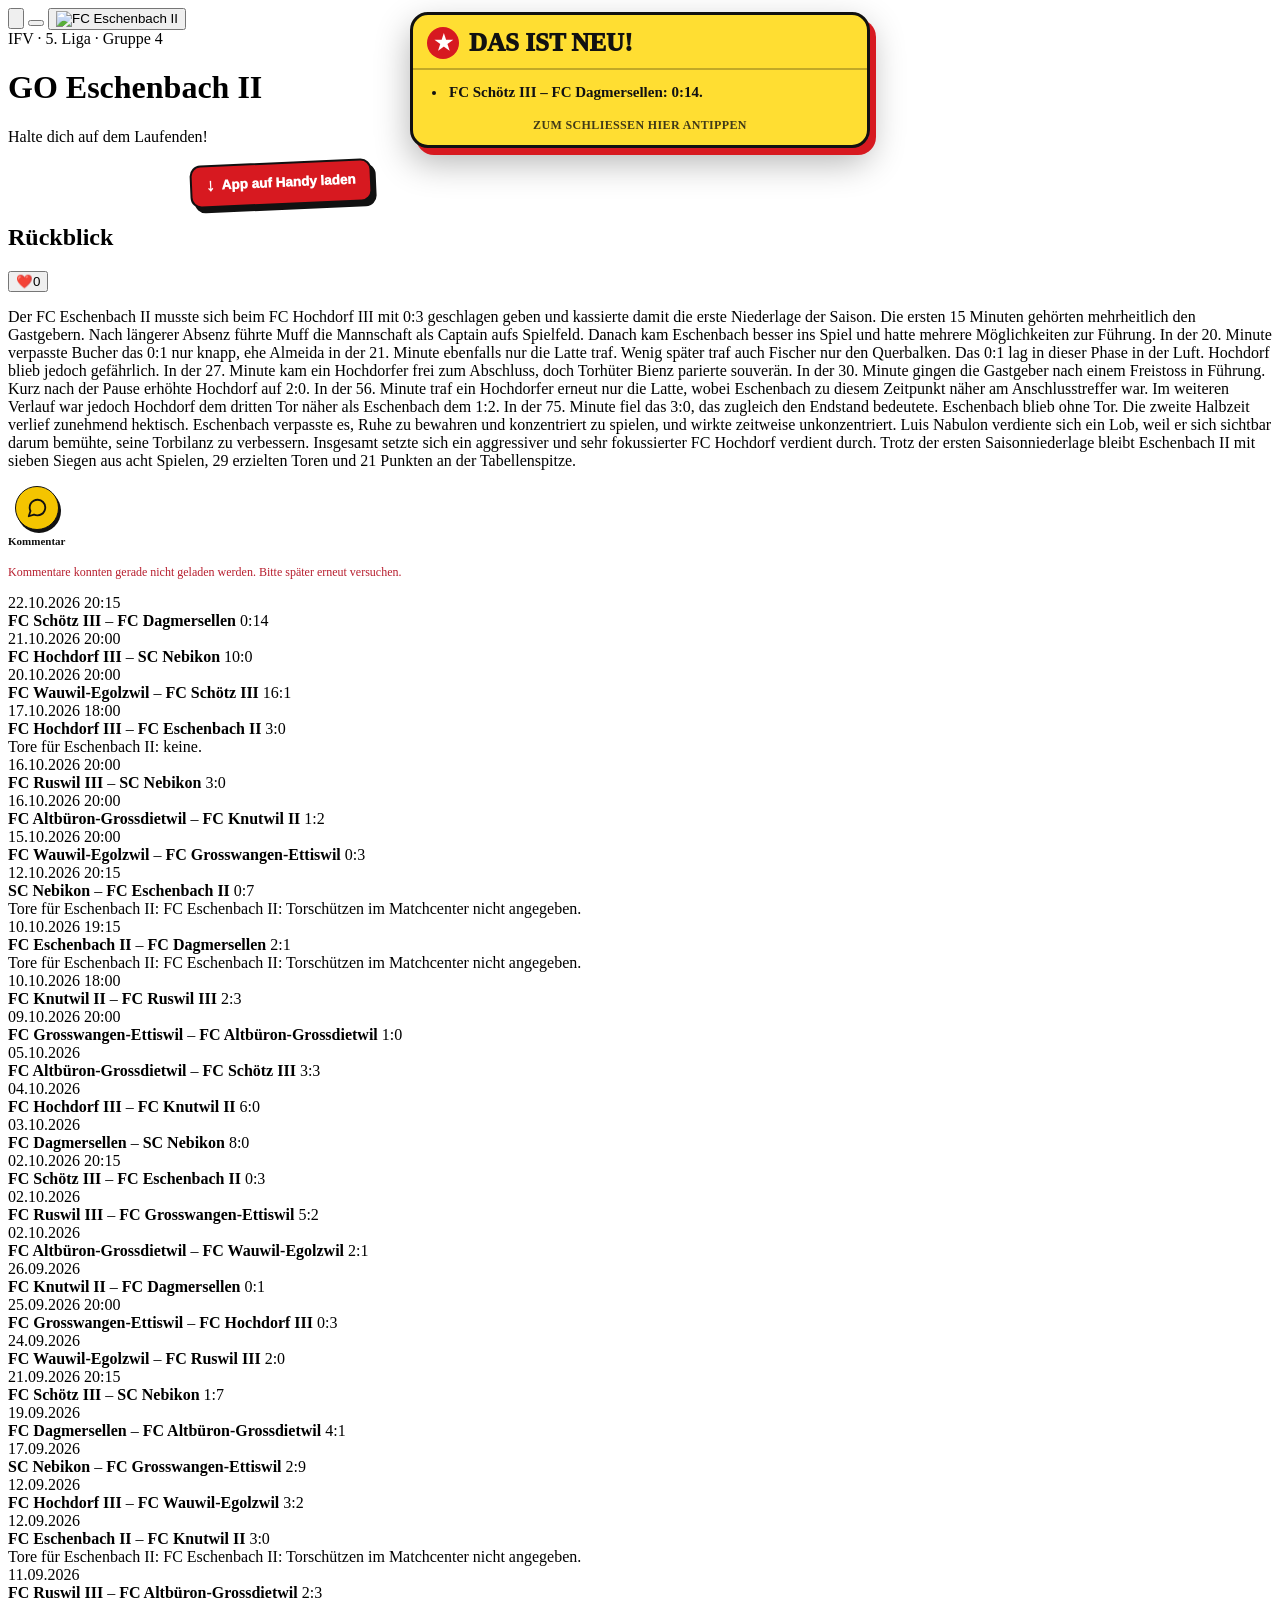
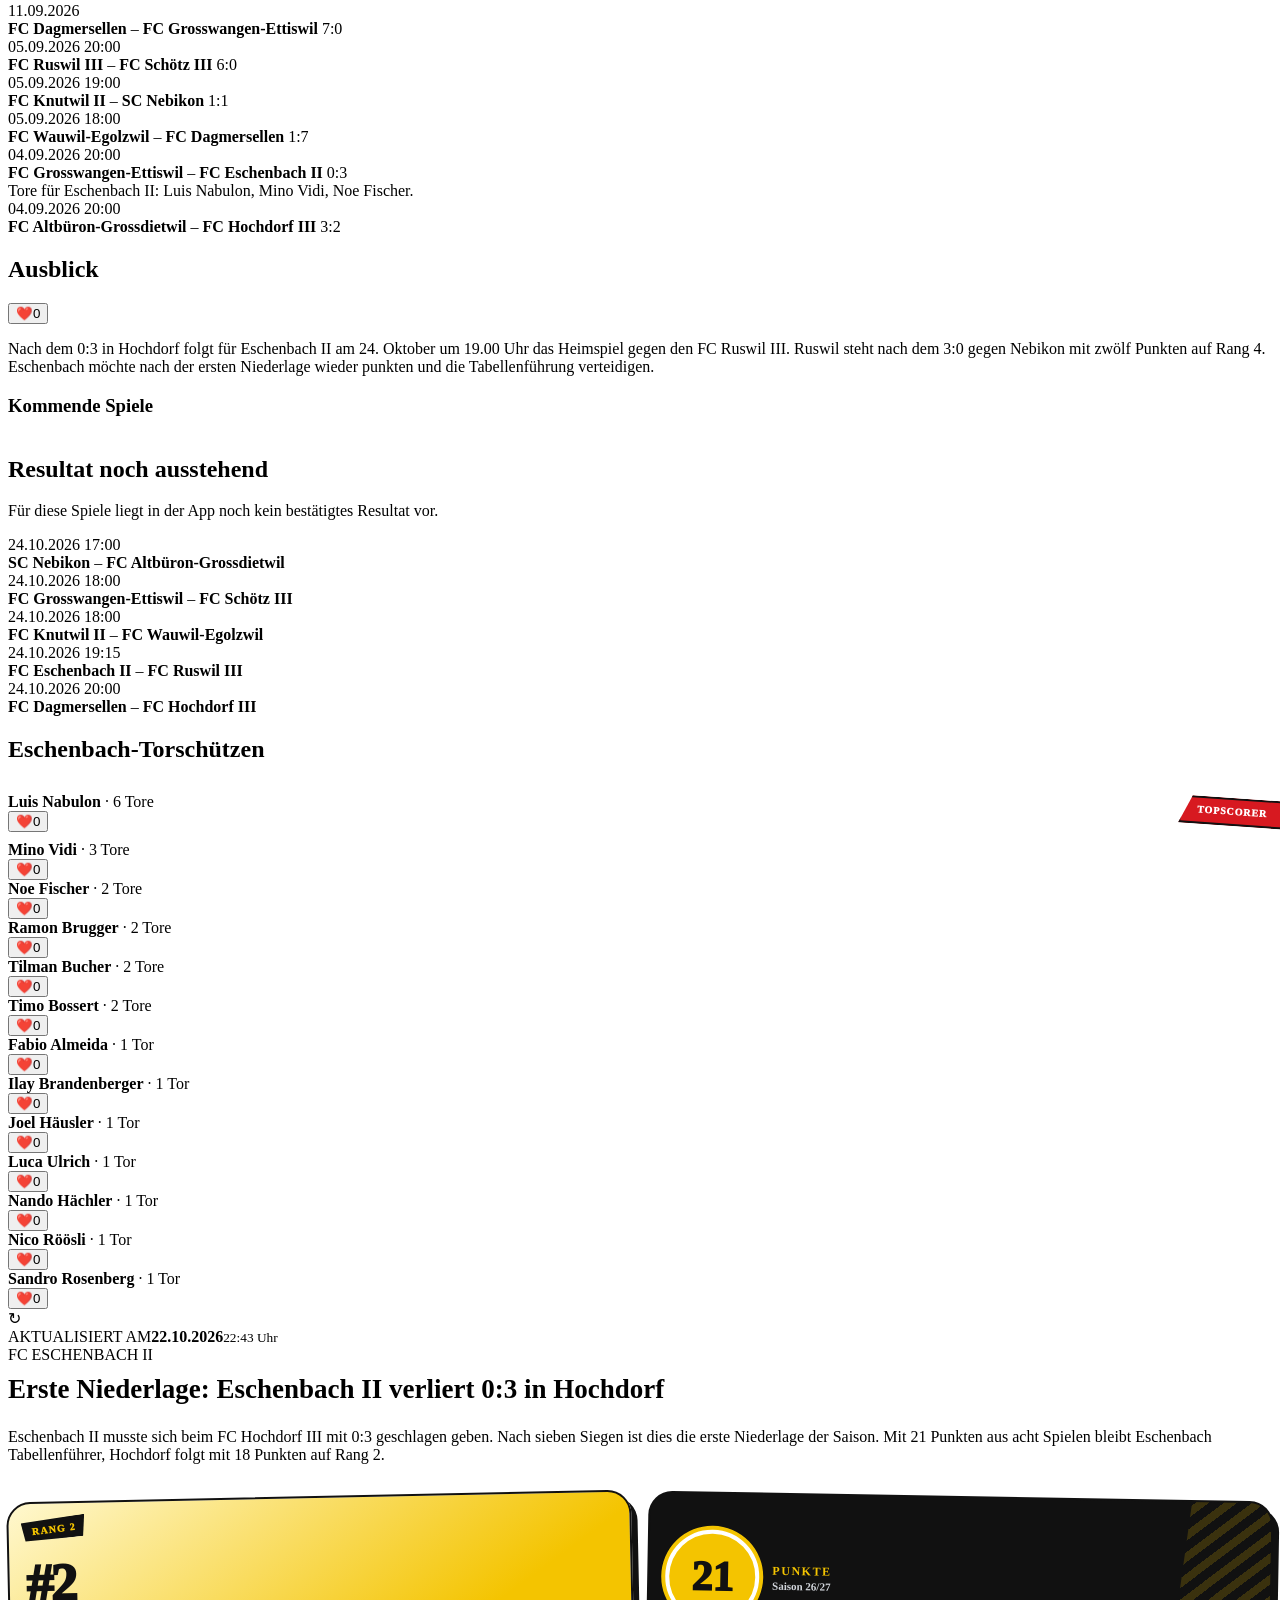
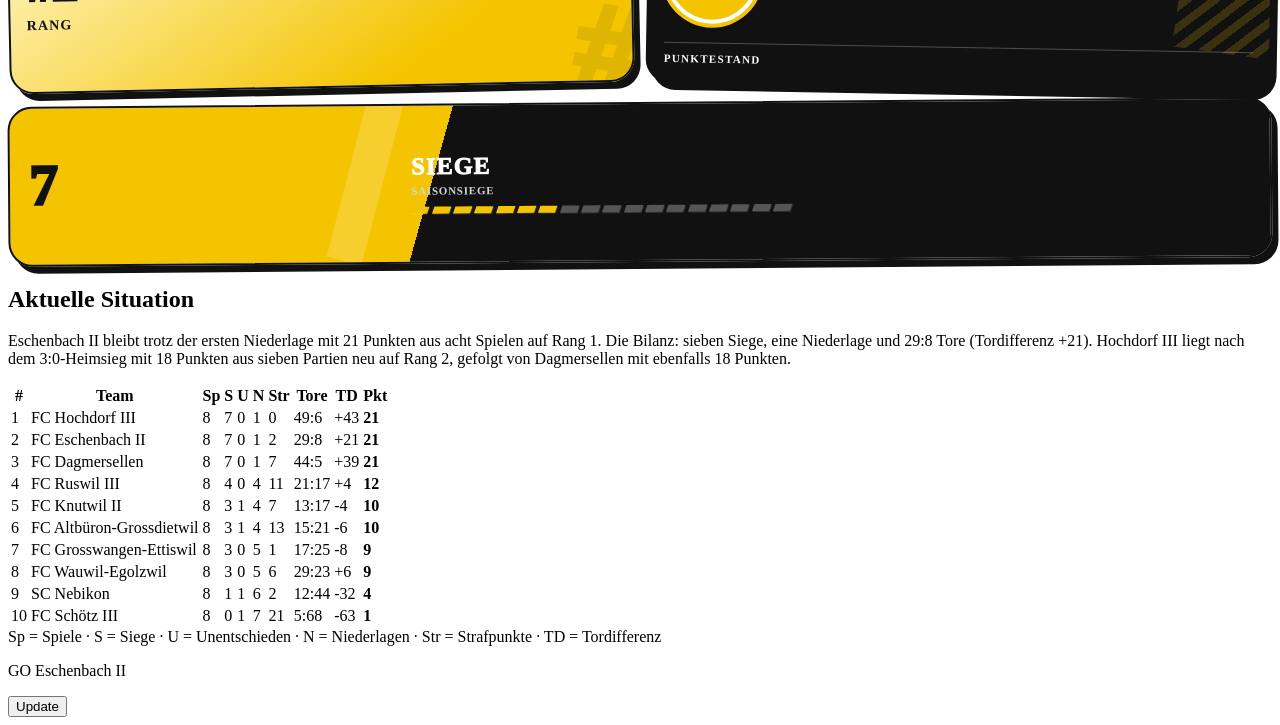
==== commit 691faff1: "Refresh PWA to show verified-match errors and repaired approval preview" ====
--- a/index.html
+++ b/index.html
@@ -95,7 +95,7 @@
   <script src="match-commentary.js?v=4" defer></script>
   <script src="reader-comments.js?v=6" defer></script>
   <script src="commentary-launcher.js?v=2" defer></script>
-  <script src="review-draft.js?v=3" defer></script>
+  <script src="review-draft.js?v=5" defer></script>
   <script src="admin-update.js?v=14" defer></script>
   <script src="update-badge.js?v=3" defer></script>
   <script src="update-push-trigger.js?v=1" defer></script>
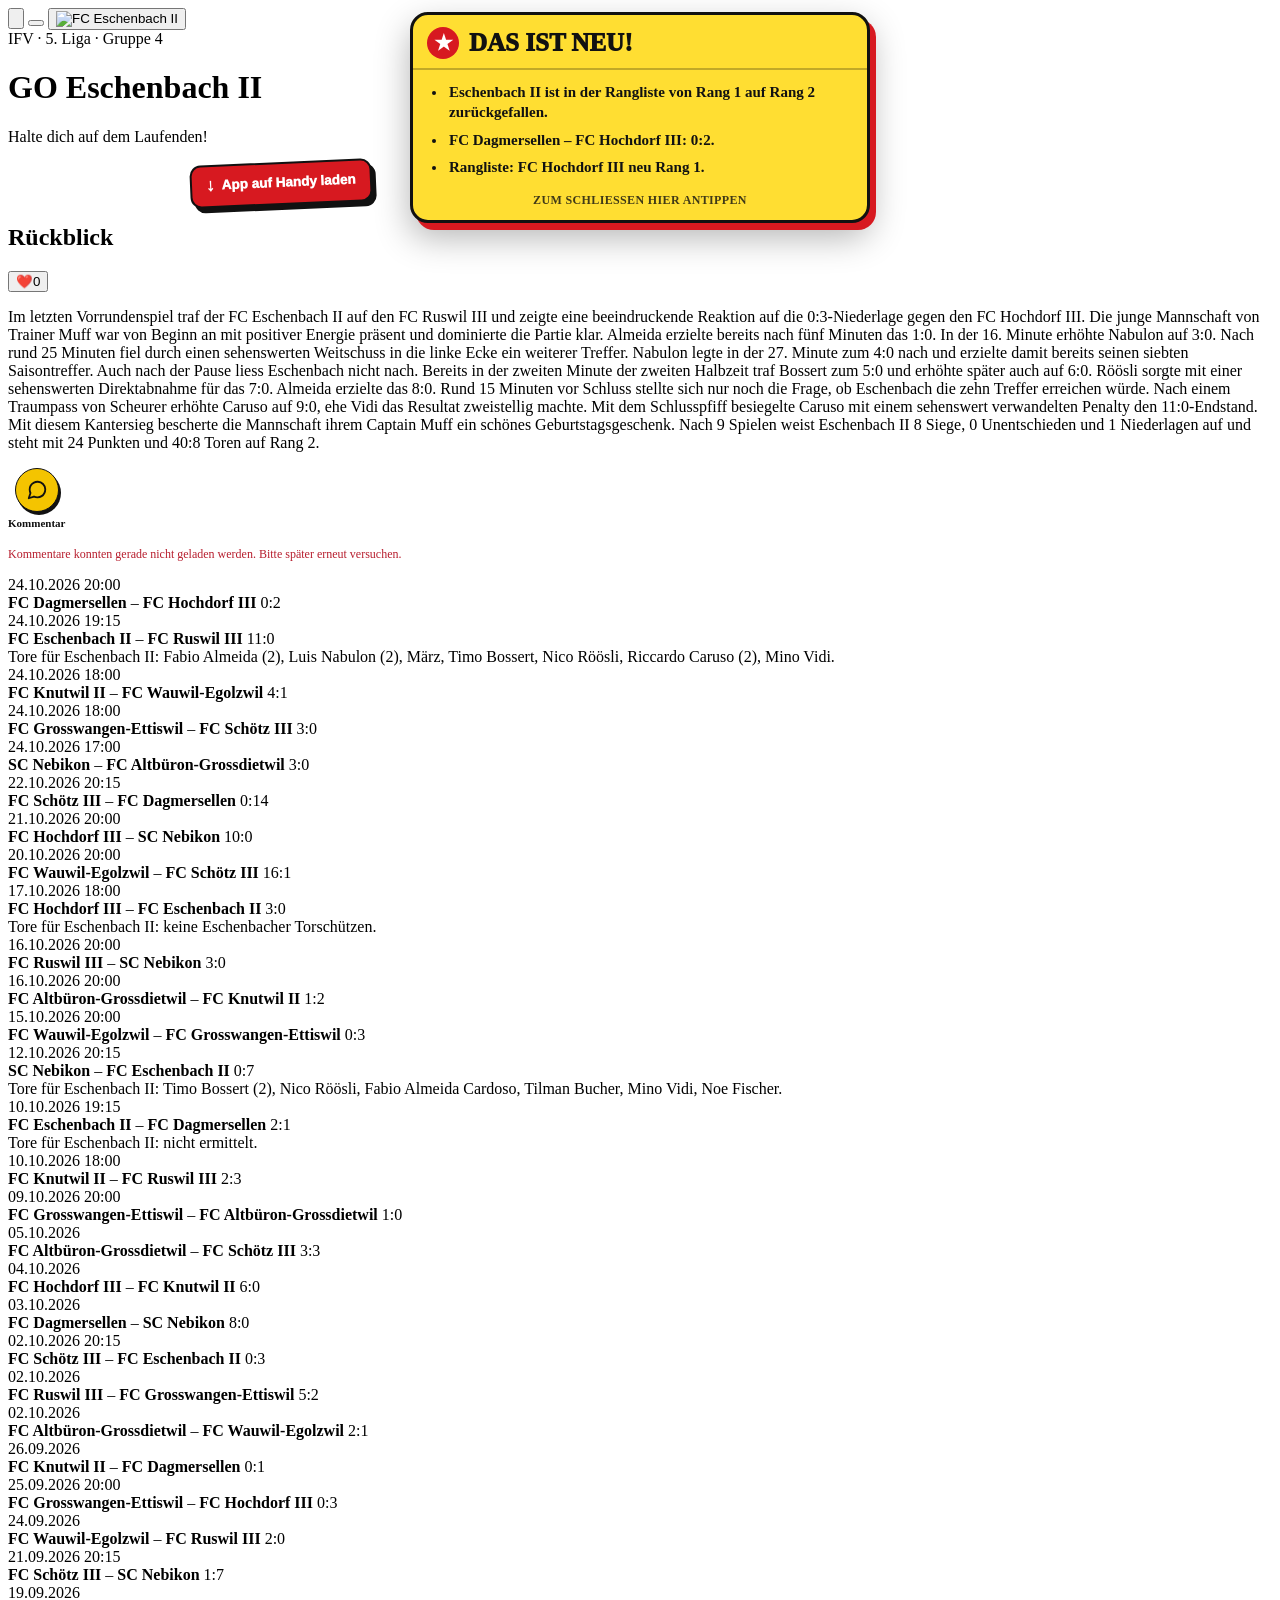
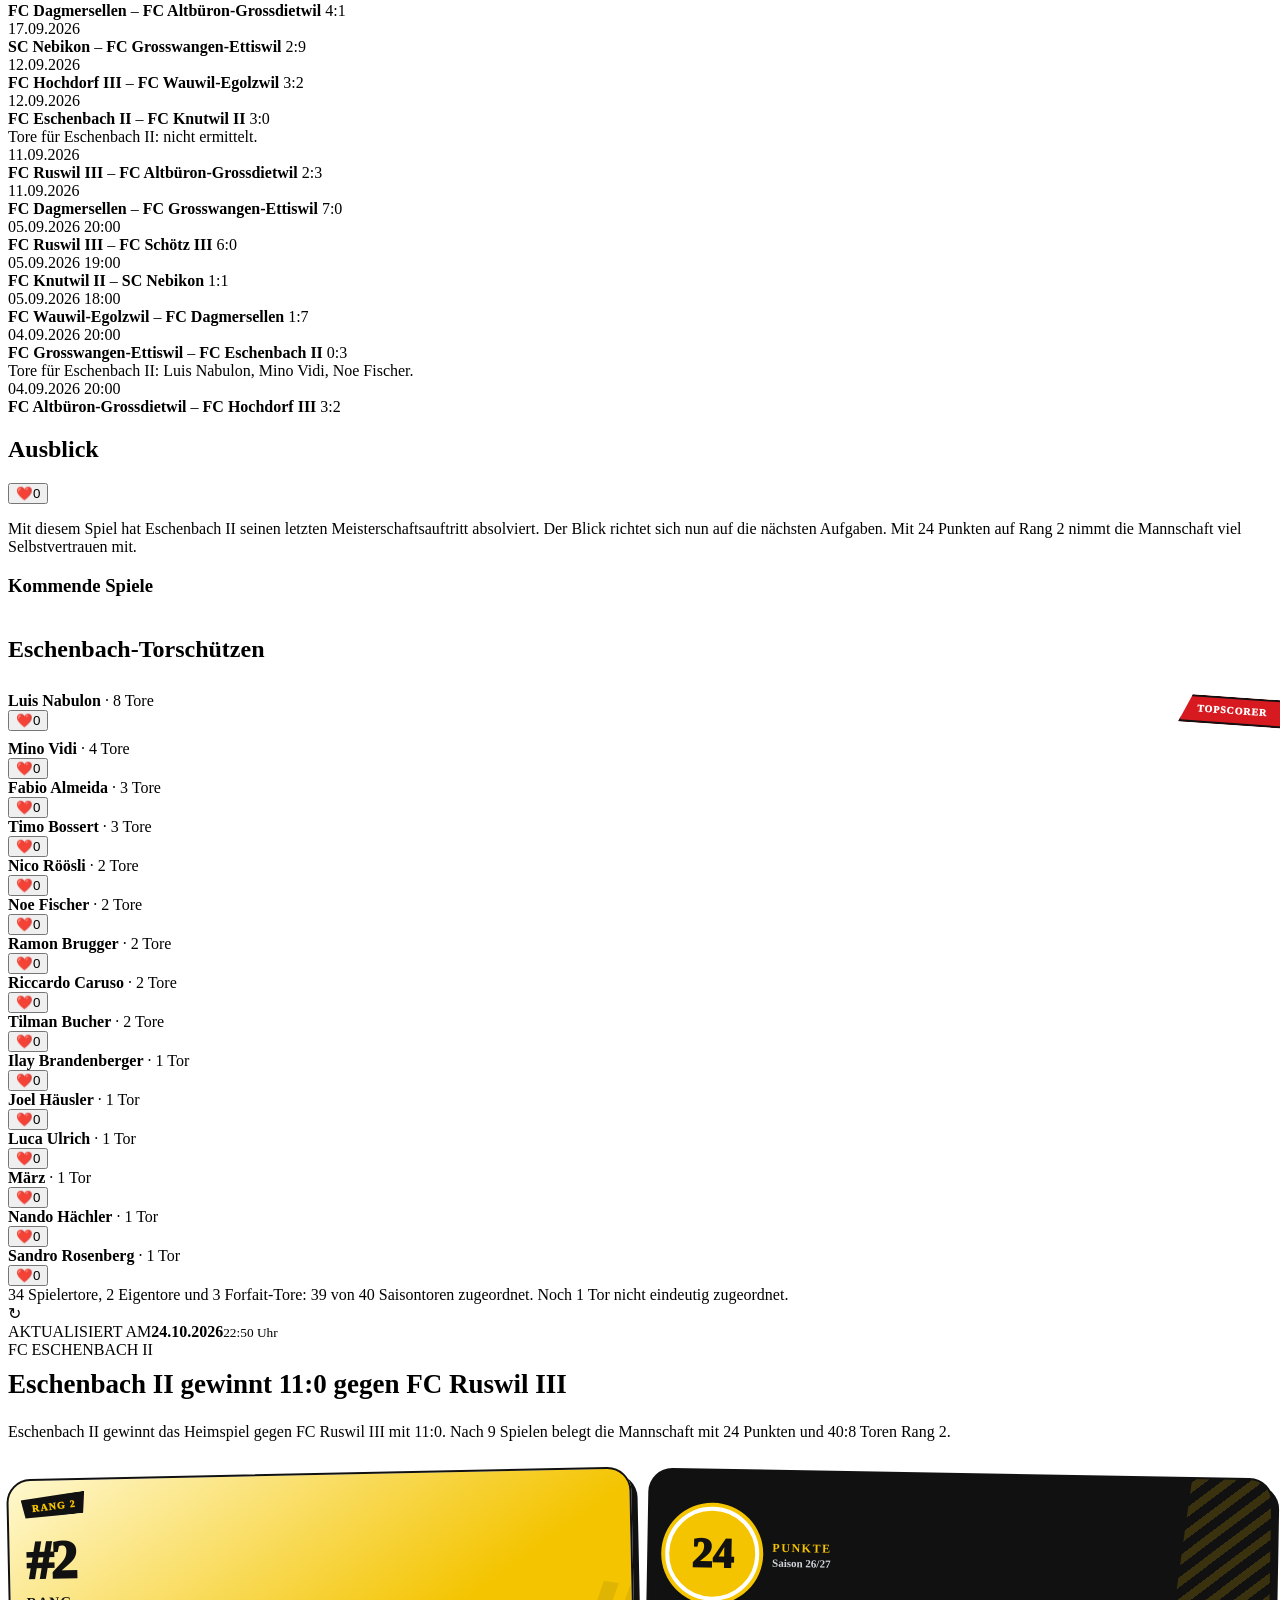
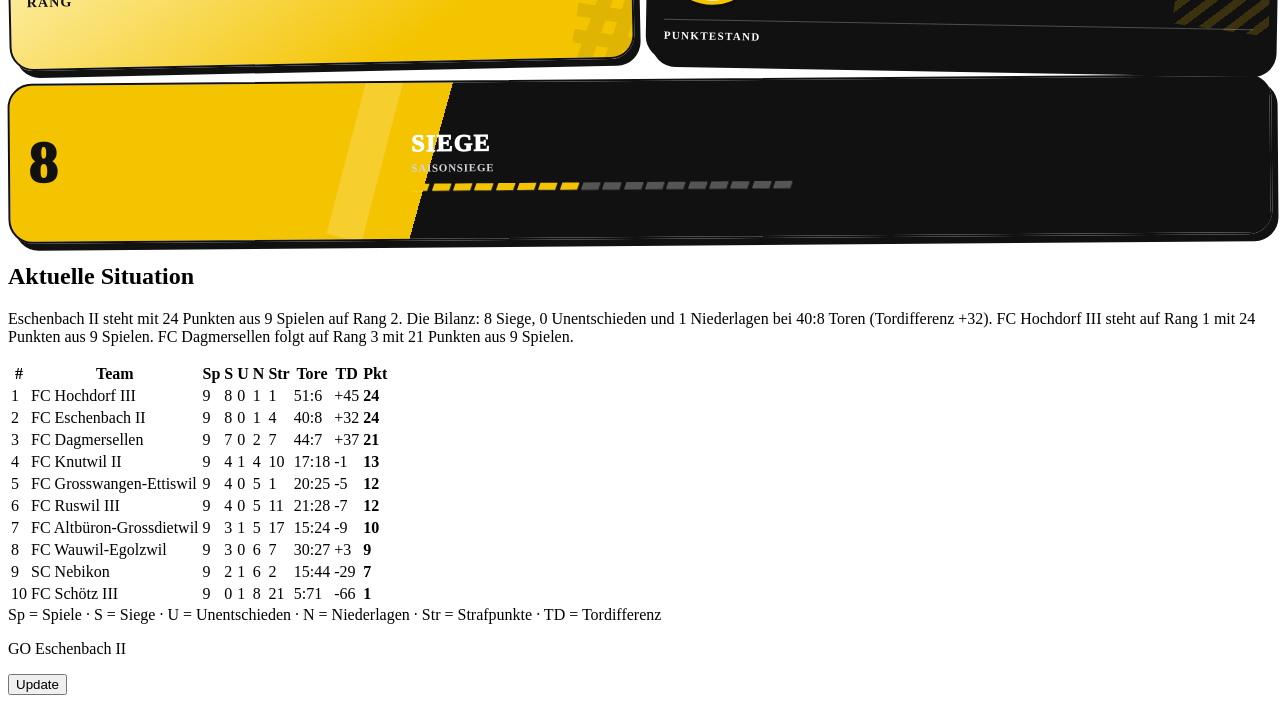
==== commit e2945734: "Refresh installed scorer statistics and IFV-priority match notes" ====
--- a/index.html
+++ b/index.html
@@ -80,7 +80,7 @@
   <script src="urgent-alert.js?v=1" defer></script>
   <script src="update-news.js?v=4" defer></script>
   <script src="live-ticker.js?v=4" defer></script>
-  <script src="app.js?v=31" defer></script>
+  <script src="app.js?v=32" defer></script>
   <script src="app-analytics.js?v=3" defer></script>
   <script src="name-corrections.js?v=1" defer></script>
   <script src="flippy-stats.js?v=3" defer></script>
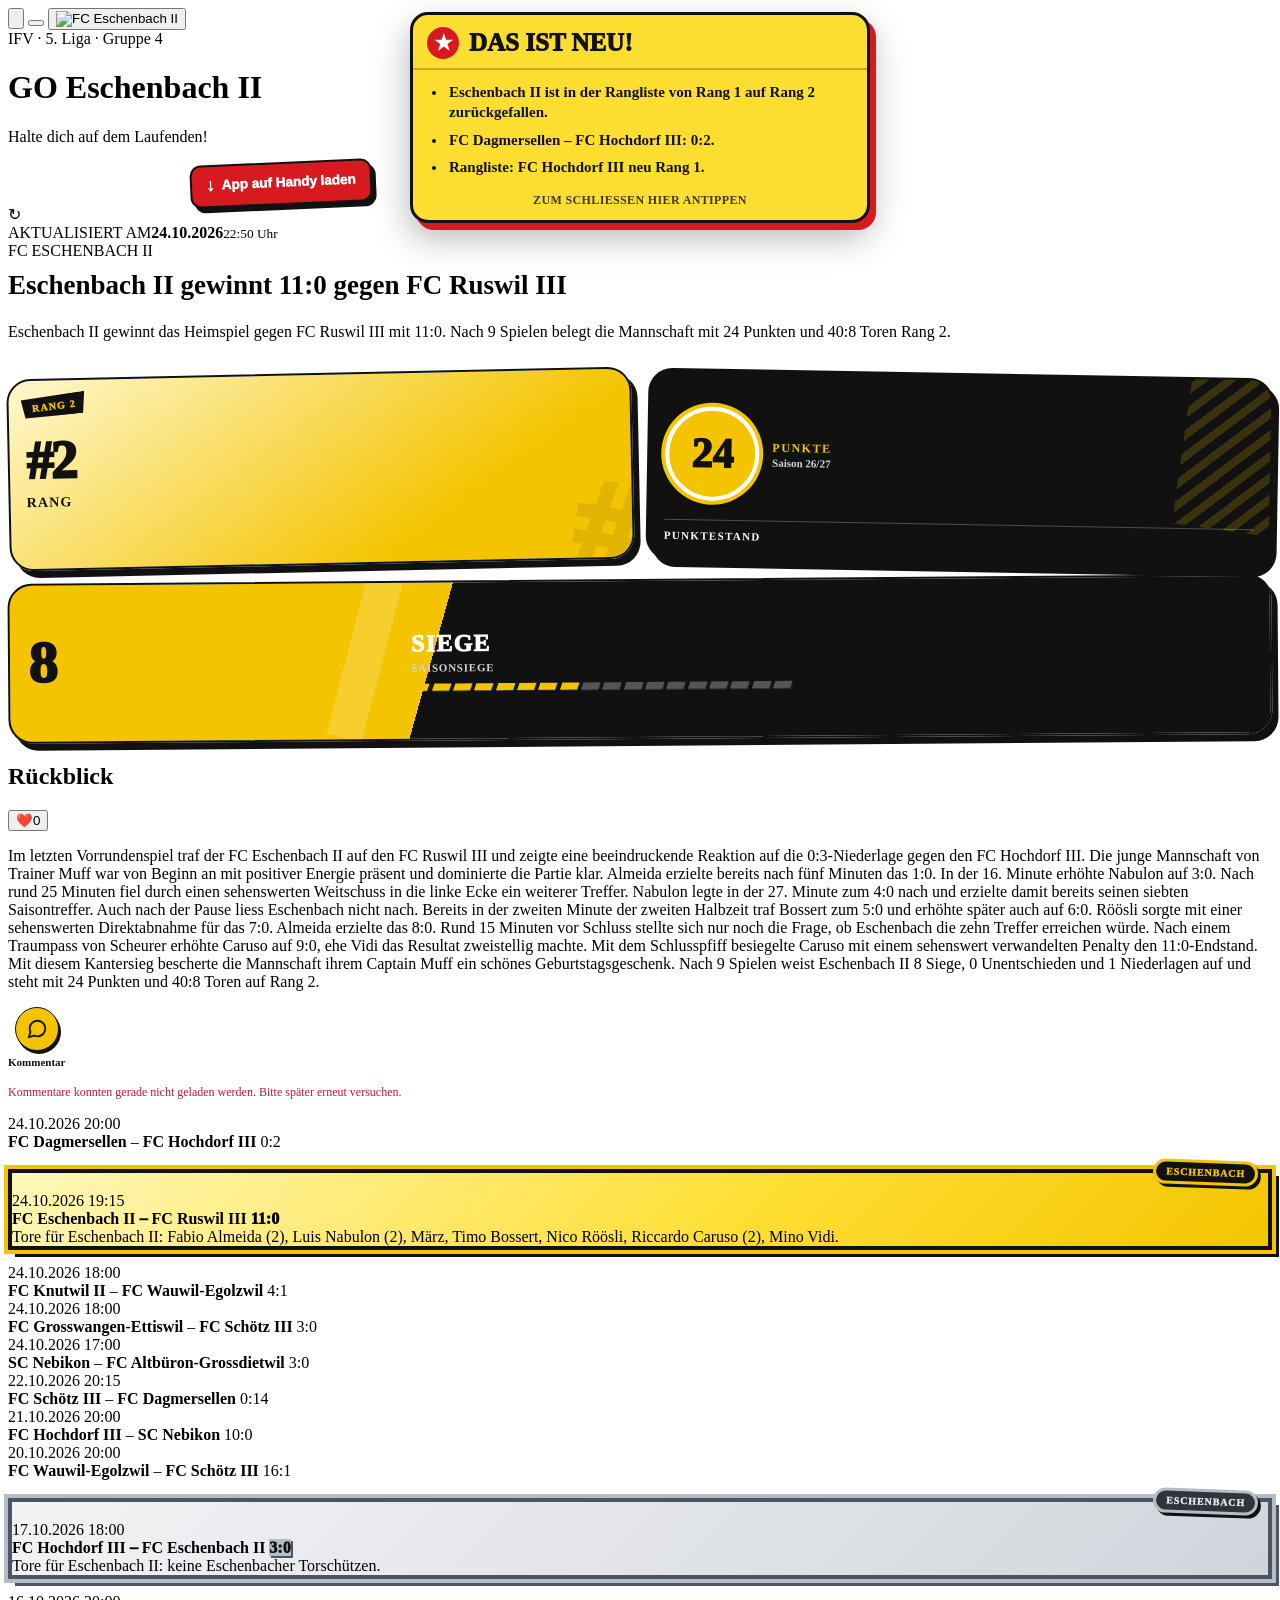
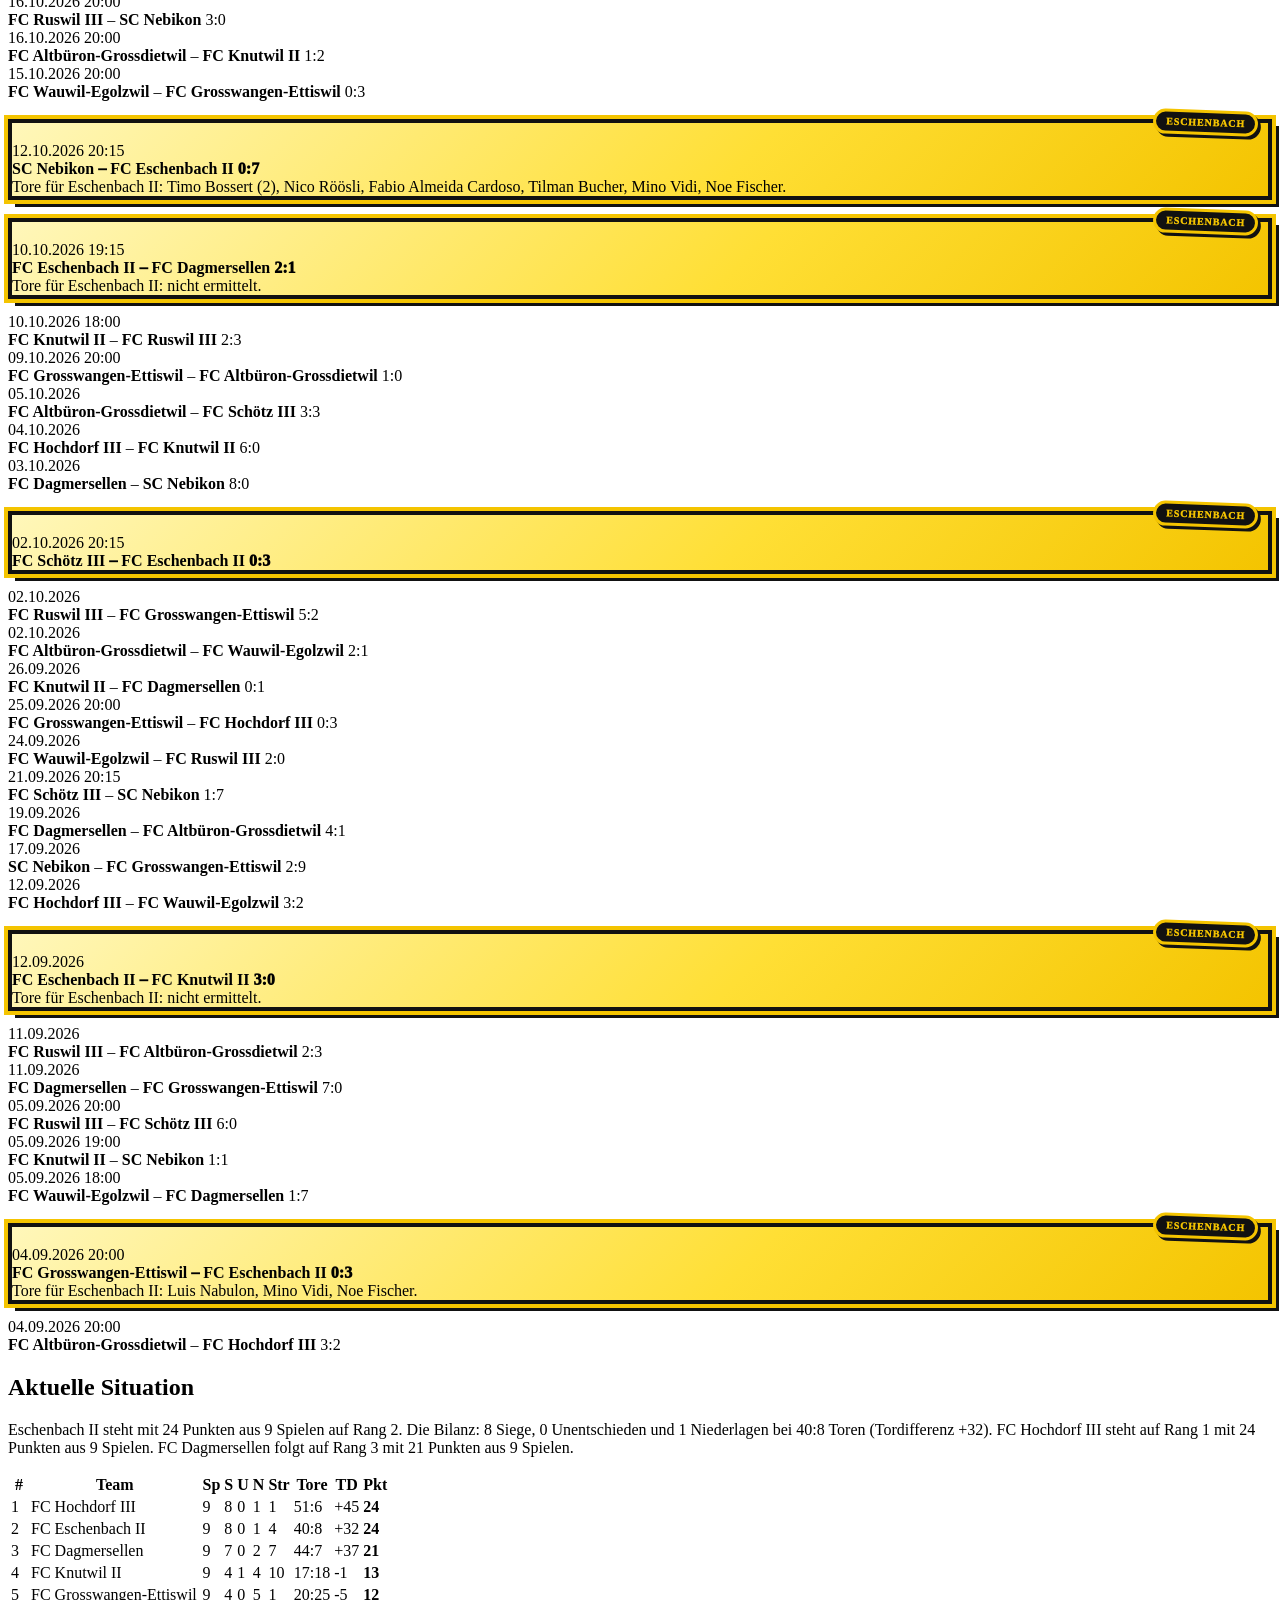
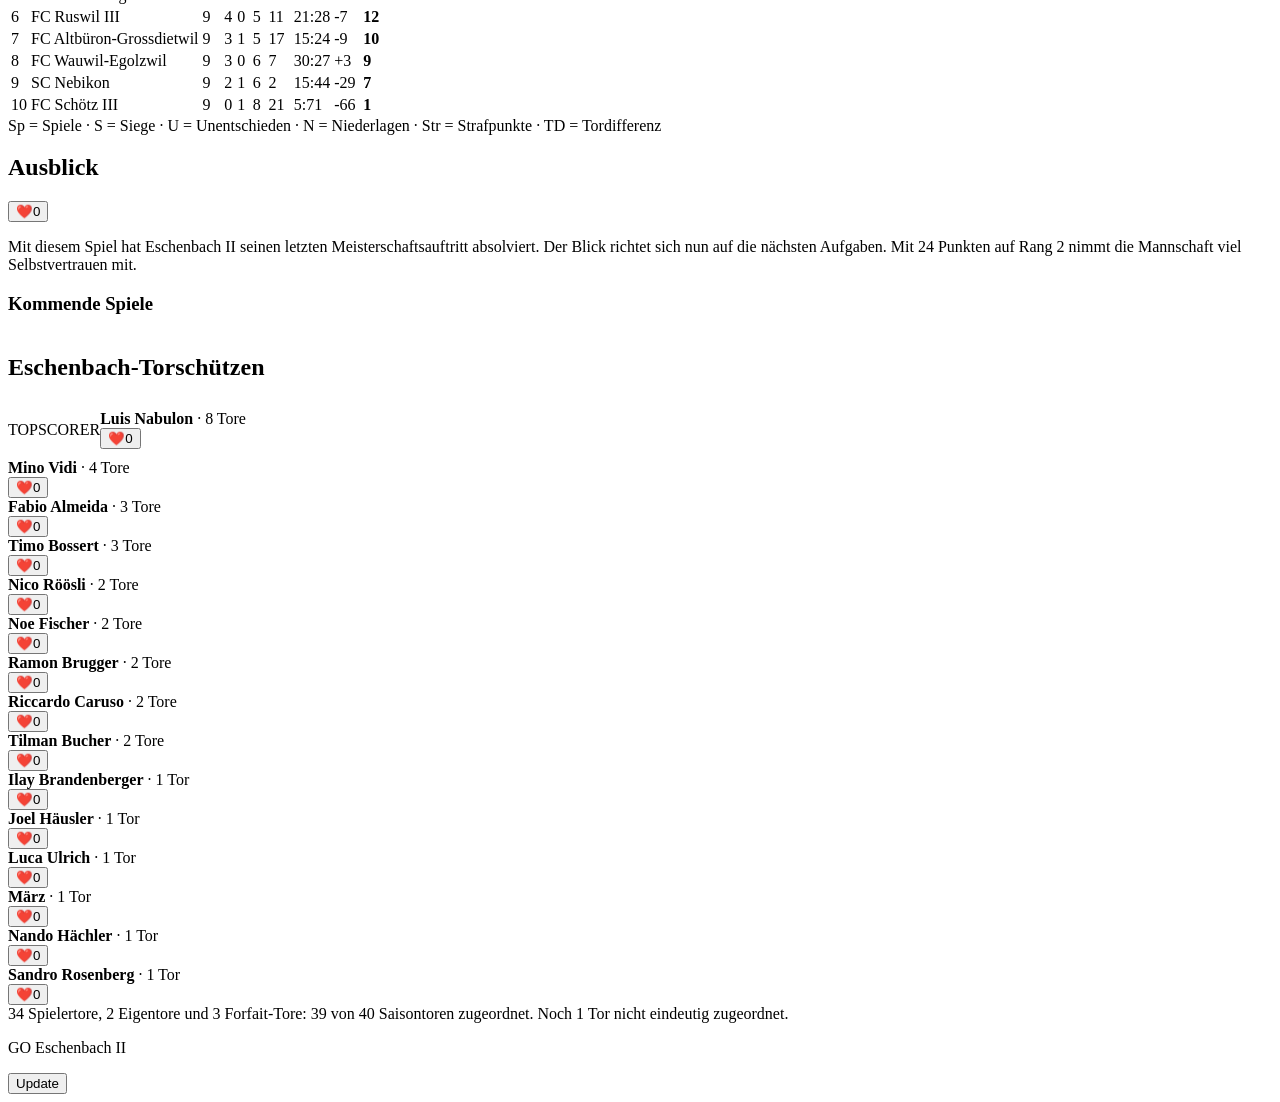
==== commit 0890a5ed: "Refresh app with grey-loss match styling and consistent service worker version" ====
--- a/index.html
+++ b/index.html
@@ -80,11 +80,11 @@
   <script src="urgent-alert.js?v=1" defer></script>
   <script src="update-news.js?v=4" defer></script>
   <script src="live-ticker.js?v=4" defer></script>
-  <script src="app.js?v=32" defer></script>
+  <script src="app.js?v=33" defer></script>
   <script src="app-analytics.js?v=3" defer></script>
   <script src="name-corrections.js?v=1" defer></script>
   <script src="flippy-stats.js?v=3" defer></script>
-  <script src="theme-enhance.js?v=4" defer></script>
+  <script src="theme-enhance.js?v=5" defer></script>
   <script src="match-tip.js?v=11" defer></script>
   <script src="app-menu.js?v=3" defer></script>
   <script src="mood-meter.js?v=7" defer></script>
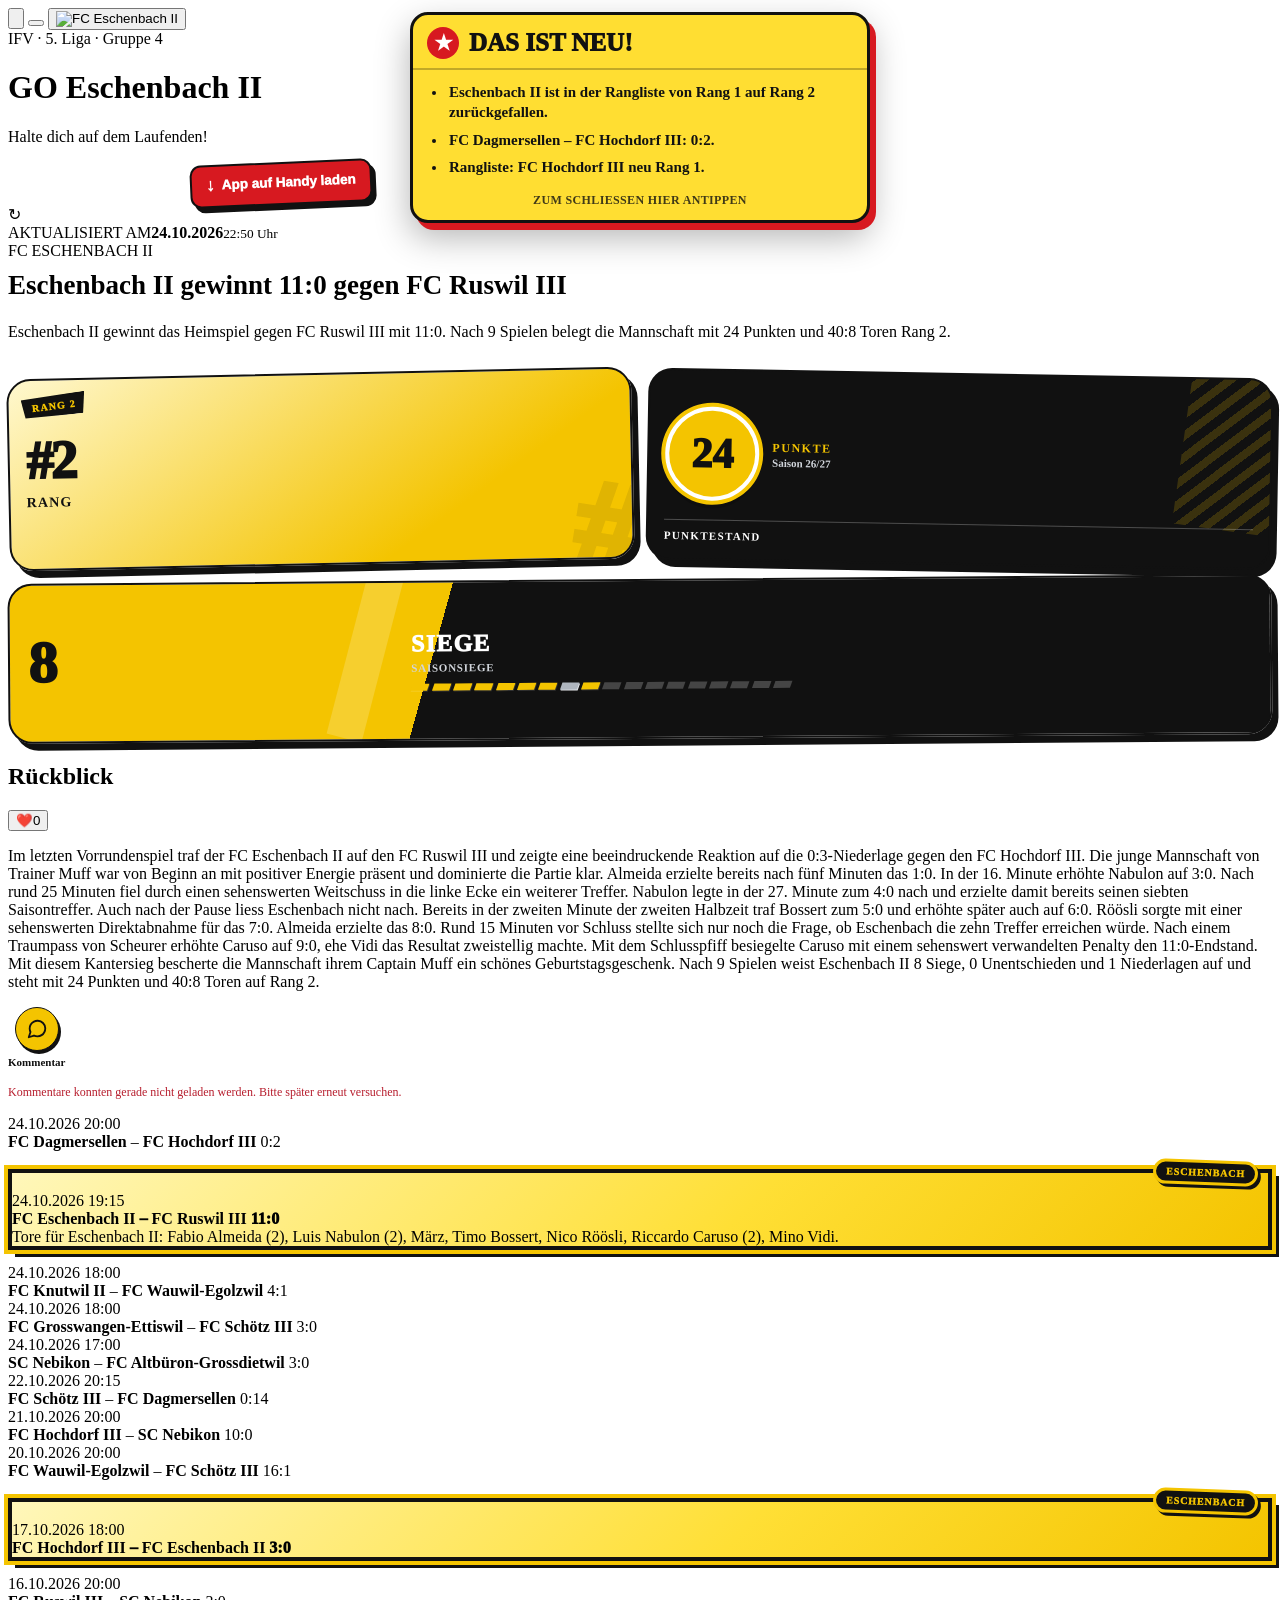
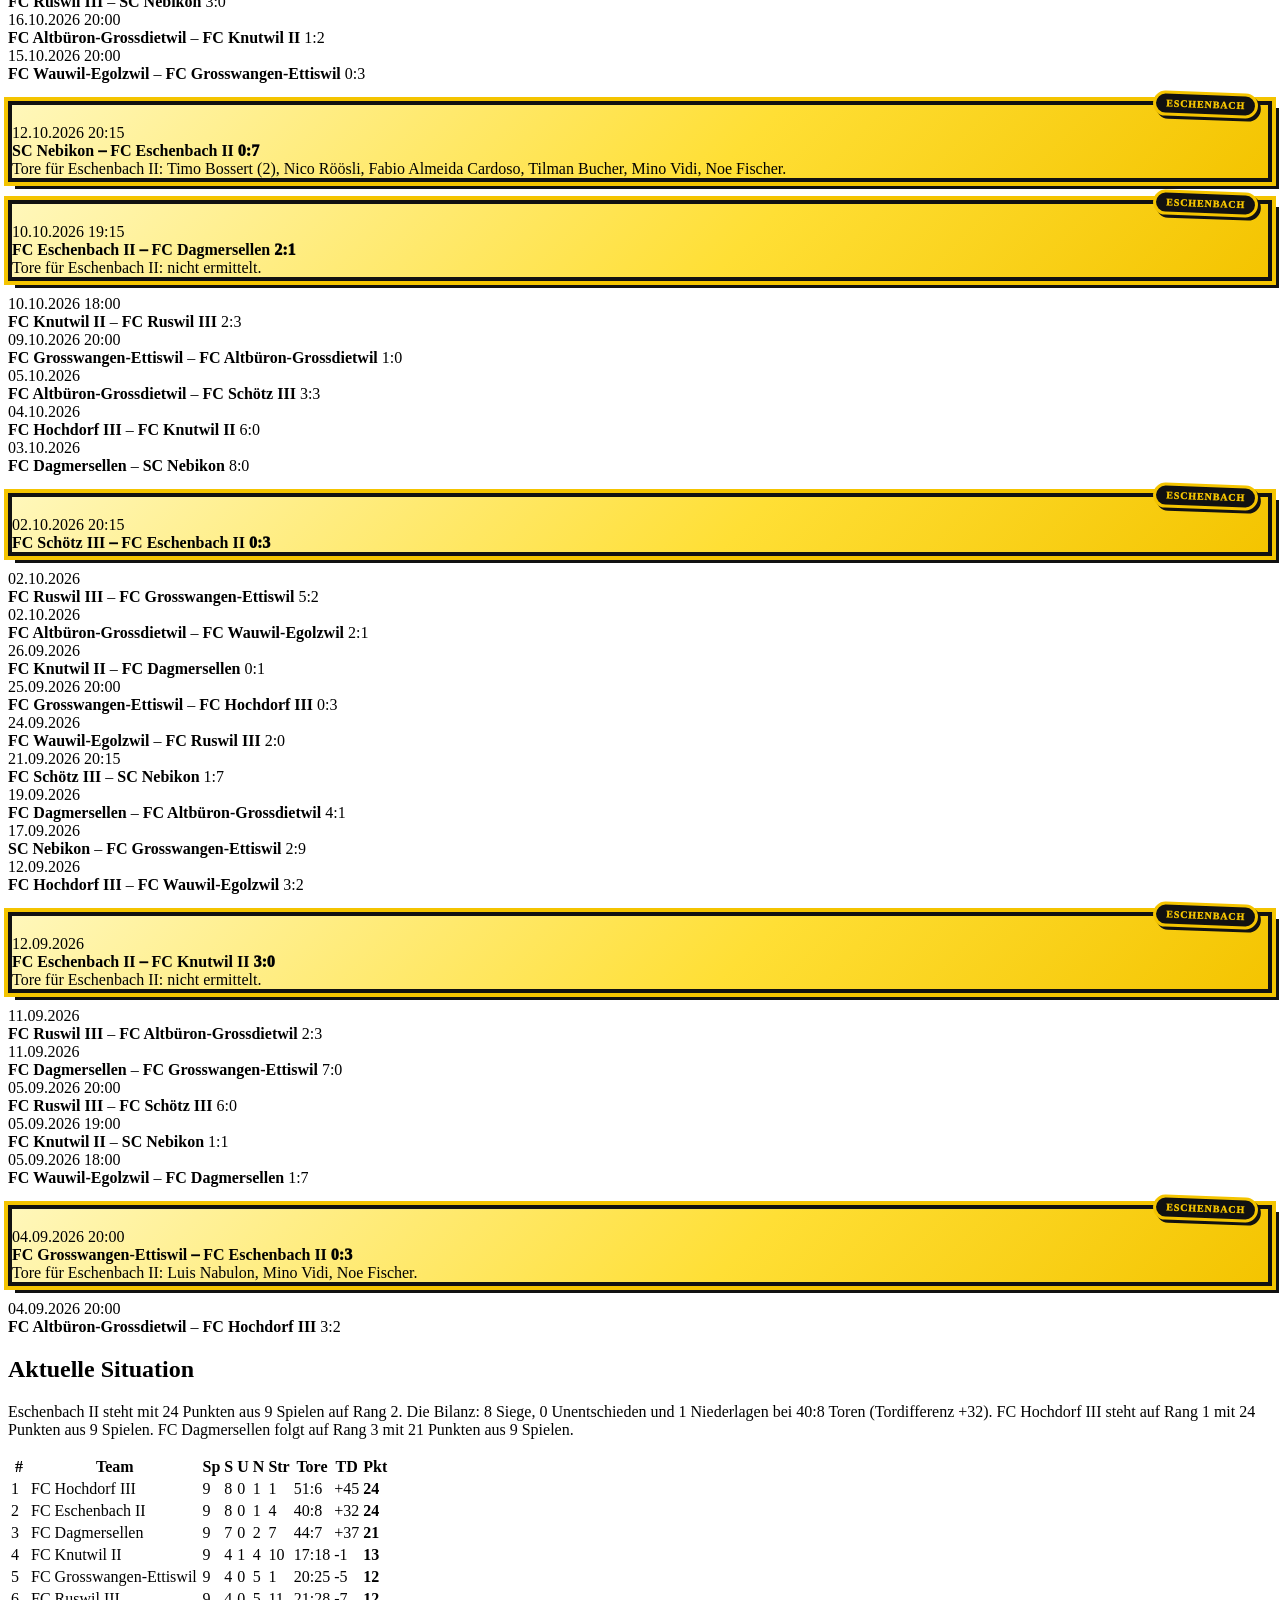
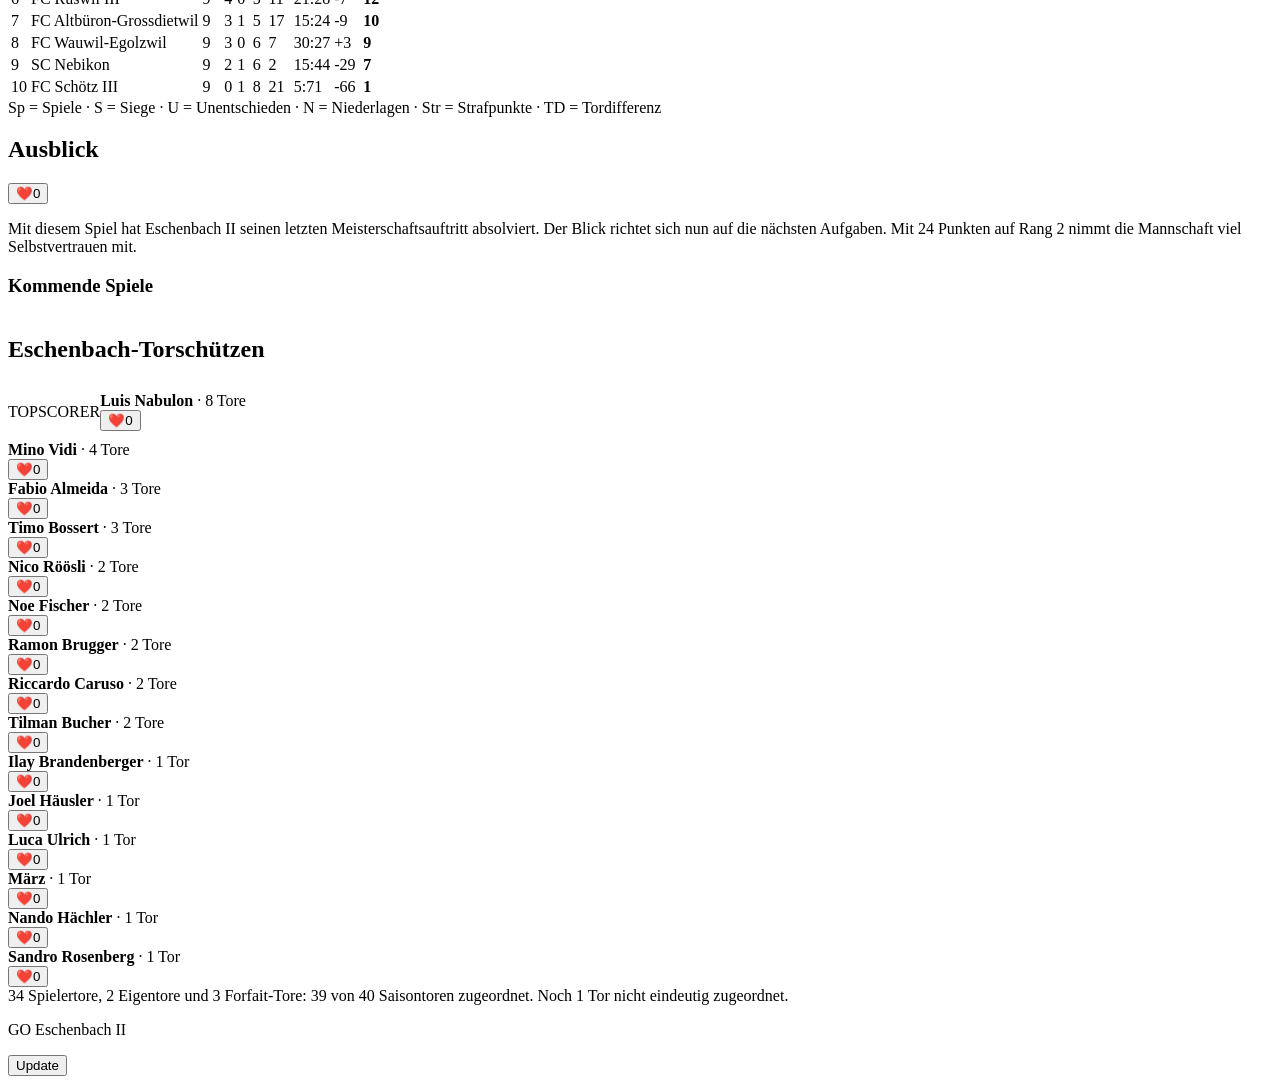
==== commit c26ec98e: "Refresh installed app with chronological win/loss rhomboids and normal yellow match scores" ====
--- a/index.html
+++ b/index.html
@@ -12,7 +12,7 @@
   <link rel="icon" href="app-icon-192.png?v=5" type="image/png" sizes="192x192">
   <link rel="apple-touch-icon" href="apple-touch-icon.png?v=5" sizes="180x180">
   <link rel="stylesheet" href="styles.css?v=13">
-  <link rel="stylesheet" href="stats-flip.css?v=2">
+  <link rel="stylesheet" href="stats-flip.css?v=3">
   <link rel="stylesheet" href="theme-yellowblack.css?v=4">
   <link rel="stylesheet" href="bottom-update.css?v=3">
   <link rel="stylesheet" href="team-photo-source.css?v=1">
@@ -80,11 +80,11 @@
   <script src="urgent-alert.js?v=1" defer></script>
   <script src="update-news.js?v=4" defer></script>
   <script src="live-ticker.js?v=4" defer></script>
-  <script src="app.js?v=33" defer></script>
+  <script src="app.js?v=34" defer></script>
   <script src="app-analytics.js?v=3" defer></script>
   <script src="name-corrections.js?v=1" defer></script>
-  <script src="flippy-stats.js?v=3" defer></script>
-  <script src="theme-enhance.js?v=5" defer></script>
+  <script src="flippy-stats.js?v=4" defer></script>
+  <script src="theme-enhance.js?v=6" defer></script>
   <script src="match-tip.js?v=11" defer></script>
   <script src="app-menu.js?v=3" defer></script>
   <script src="mood-meter.js?v=7" defer></script>
--- a/stats-flip.css
+++ b/stats-flip.css
@@ -1 +1 @@
-.stats-flip{display:grid;grid-template-columns:1fr 1fr;gap:14px;margin:16px 0 4px;align-items:stretch}.stats-flip .stat{position:relative;overflow:hidden;min-height:154px;border-radius:24px;padding:17px 16px;border:2px solid #111;box-shadow:6px 7px 0 #111;text-align:left}.stats-flip .stat strong,.stats-flip .stat span{display:initial}.stats-flip .stat-rank{background:linear-gradient(145deg,#fff8cf 0%,#f4c400 72%);transform:rotate(-1.2deg)}.stats-flip .stat-rank:after{content:"#";position:absolute;right:-7px;bottom:-39px;font-size:132px;font-weight:1000;line-height:1;color:rgba(17,17,17,.09);transform:rotate(10deg)}.stats-flip .rank-sticker{position:absolute;top:14px;left:13px;z-index:2;background:#111;color:#f4c400;padding:6px 10px 5px;font-size:10px;font-weight:950;letter-spacing:.12em;transform:rotate(-6deg);box-shadow:3px 3px 0 rgba(255,255,255,.78);clip-path:polygon(0 8%,100% 0,94% 100%,4% 92%)}.stats-flip .rank-number{position:relative;z-index:1;display:block!important;margin-top:39px;font-size:54px!important;font-weight:1000;line-height:.9;letter-spacing:-.05em;color:#111}.stats-flip .rank-label{position:relative;z-index:1;display:block!important;margin-top:9px;font-size:14px!important;font-weight:850;color:#111;text-transform:uppercase;letter-spacing:.08em}.stats-flip .stat-points{background:#111;color:#fff;display:grid;grid-template-columns:auto 1fr;grid-template-rows:1fr auto;align-items:center;column-gap:13px;transform:rotate(1deg)}.stats-flip .stat-points:after{content:"";position:absolute;right:-24px;top:-38px;width:110px;height:190px;background:repeating-linear-gradient(135deg,rgba(244,196,0,.18) 0 8px,transparent 8px 17px);transform:rotate(7deg)}.stats-flip .points-orbit{position:relative;z-index:1;width:86px;height:86px;border-radius:50%;background:#f4c400;color:#111;display:grid;place-items:center;border:4px solid #fff;box-shadow:0 0 0 4px #f4c400,0 8px 0 rgba(0,0,0,.18)}.stats-flip .points-number{font-size:42px!important;font-weight:1000;line-height:1}.stats-flip .points-copy{position:relative;z-index:1;display:flex;flex-direction:column;gap:1px}.stats-flip .points-copy b{font-size:12px;letter-spacing:.13em;text-transform:uppercase;color:#f4c400}.stats-flip .points-copy small{font-size:11px;color:#d1d5db;font-weight:700}.stats-flip .points-label{grid-column:1/-1;position:relative;z-index:1;font-size:11px;font-weight:900;letter-spacing:.12em;text-transform:uppercase;color:#fff;border-top:1px solid #ffffff40;padding-top:9px}.stats-flip .stat-wins{grid-column:1/-1;min-height:126px;background:linear-gradient(106deg,#f4c400 0 34%,#111 34% 100%);display:grid;grid-template-columns:30% 1fr;align-items:center;padding:15px 18px;transform:rotate(-.45deg)}.stats-flip .stat-wins:after{content:"";position:absolute;left:27%;top:-32px;width:36px;height:190px;background:#fff;opacity:.18;transform:rotate(15deg)}.stats-flip .wins-number{position:relative;z-index:1;display:block!important;font-size:58px!important;line-height:.85;font-weight:1000;color:#111;letter-spacing:-.05em}.stats-flip .wins-copy{position:relative;z-index:1;color:#fff;padding-left:16px;display:flex;flex-direction:column;justify-content:center;min-width:0}.stats-flip .wins-copy b{font-size:24px;line-height:1;font-weight:1000;letter-spacing:.05em}.stats-flip .wins-copy small{margin-top:6px;font-size:11px;color:#d1d5db;font-weight:750;letter-spacing:.07em;text-transform:uppercase}.stats-flip .wins-marks{display:grid;grid-template-columns:repeat(var(--season-games,18),minmax(0,1fr));gap:4px;margin-top:10px;width:min(100%,380px)}.stats-flip .wins-mark{display:block!important;min-width:0;height:7px;background:#555;transform:skewX(-20deg);box-shadow:1px 1px 0 #fff2}.stats-flip .wins-mark.win{background:#f4c400}.stats-flip .wins-mark.draw{background:linear-gradient(90deg,#f4c400 0 50%,#666 50% 100%)}.stats-flip .wins-mark.loss,.stats-flip .wins-mark.future{background:#555}@media(max-width:600px){.stats-flip{gap:11px;margin:14px 0 2px}.stats-flip .stat{border-radius:20px;min-height:139px;padding:14px 13px;box-shadow:5px 6px 0 #111}.stats-flip .rank-sticker{top:11px;left:10px;font-size:8.5px;padding:5px 8px}.stats-flip .rank-number{margin-top:36px;font-size:47px!important}.stats-flip .rank-label{font-size:11px!important}.stats-flip .points-orbit{width:72px;height:72px;border-width:3px;box-shadow:0 0 0 3px #f4c400,0 6px 0 rgba(0,0,0,.18)}.stats-flip .points-number{font-size:35px!important}.stats-flip .points-copy b{font-size:10px}.stats-flip .points-copy small{font-size:9px}.stats-flip .points-label{font-size:9px;padding-top:7px}.stats-flip .stat-wins{min-height:112px;grid-template-columns:28% 1fr;padding:13px 15px}.stats-flip .wins-number{font-size:50px!important}.stats-flip .wins-copy{padding-left:12px}.stats-flip .wins-copy b{font-size:20px}.stats-flip .wins-copy small{font-size:9px}.stats-flip .wins-marks{gap:3px;margin-top:8px}.stats-flip .wins-mark{height:6px}}@media(max-width:370px){.stats-flip .points-orbit{width:64px;height:64px}.stats-flip .points-number{font-size:31px!important}.stats-flip .rank-number{font-size:43px!important}.stats-flip .wins-copy b{font-size:18px}.stats-flip .wins-marks{gap:2px}.stats-flip .wins-mark{height:5px}}+.stats-flip{display:grid;grid-template-columns:1fr 1fr;gap:14px;margin:16px 0 4px;align-items:stretch}.stats-flip .stat{position:relative;overflow:hidden;min-height:154px;border-radius:24px;padding:17px 16px;border:2px solid #111;box-shadow:6px 7px 0 #111;text-align:left}.stats-flip .stat strong,.stats-flip .stat span{display:initial}.stats-flip .stat-rank{background:linear-gradient(145deg,#fff8cf 0%,#f4c400 72%);transform:rotate(-1.2deg)}.stats-flip .stat-rank:after{content:"#";position:absolute;right:-7px;bottom:-39px;font-size:132px;font-weight:1000;line-height:1;color:rgba(17,17,17,.09);transform:rotate(10deg)}.stats-flip .rank-sticker{position:absolute;top:14px;left:13px;z-index:2;background:#111;color:#f4c400;padding:6px 10px 5px;font-size:10px;font-weight:950;letter-spacing:.12em;transform:rotate(-6deg);box-shadow:3px 3px 0 rgba(255,255,255,.78);clip-path:polygon(0 8%,100% 0,94% 100%,4% 92%)}.stats-flip .rank-number{position:relative;z-index:1;display:block!important;margin-top:39px;font-size:54px!important;font-weight:1000;line-height:.9;letter-spacing:-.05em;color:#111}.stats-flip .rank-label{position:relative;z-index:1;display:block!important;margin-top:9px;font-size:14px!important;font-weight:850;color:#111;text-transform:uppercase;letter-spacing:.08em}.stats-flip .stat-points{background:#111;color:#fff;display:grid;grid-template-columns:auto 1fr;grid-template-rows:1fr auto;align-items:center;column-gap:13px;transform:rotate(1deg)}.stats-flip .stat-points:after{content:"";position:absolute;right:-24px;top:-38px;width:110px;height:190px;background:repeating-linear-gradient(135deg,rgba(244,196,0,.18) 0 8px,transparent 8px 17px);transform:rotate(7deg)}.stats-flip .points-orbit{position:relative;z-index:1;width:86px;height:86px;border-radius:50%;background:#f4c400;color:#111;display:grid;place-items:center;border:4px solid #fff;box-shadow:0 0 0 4px #f4c400,0 8px 0 rgba(0,0,0,.18)}.stats-flip .points-number{font-size:42px!important;font-weight:1000;line-height:1}.stats-flip .points-copy{position:relative;z-index:1;display:flex;flex-direction:column;gap:1px}.stats-flip .points-copy b{font-size:12px;letter-spacing:.13em;text-transform:uppercase;color:#f4c400}.stats-flip .points-copy small{font-size:11px;color:#d1d5db;font-weight:700}.stats-flip .points-label{grid-column:1/-1;position:relative;z-index:1;font-size:11px;font-weight:900;letter-spacing:.12em;text-transform:uppercase;color:#fff;border-top:1px solid #ffffff40;padding-top:9px}.stats-flip .stat-wins{grid-column:1/-1;min-height:126px;background:linear-gradient(106deg,#f4c400 0 34%,#111 34% 100%);display:grid;grid-template-columns:30% 1fr;align-items:center;padding:15px 18px;transform:rotate(-.45deg)}.stats-flip .stat-wins:after{content:"";position:absolute;left:27%;top:-32px;width:36px;height:190px;background:#fff;opacity:.18;transform:rotate(15deg)}.stats-flip .wins-number{position:relative;z-index:1;display:block!important;font-size:58px!important;line-height:.85;font-weight:1000;color:#111;letter-spacing:-.05em}.stats-flip .wins-copy{position:relative;z-index:1;color:#fff;padding-left:16px;display:flex;flex-direction:column;justify-content:center;min-width:0}.stats-flip .wins-copy b{font-size:24px;line-height:1;font-weight:1000;letter-spacing:.05em}.stats-flip .wins-copy small{margin-top:6px;font-size:11px;color:#d1d5db;font-weight:750;letter-spacing:.07em;text-transform:uppercase}.stats-flip .wins-marks{display:grid;grid-template-columns:repeat(var(--season-games,18),minmax(0,1fr));gap:4px;margin-top:10px;width:min(100%,380px)}.stats-flip .wins-mark{display:block!important;min-width:0;height:7px;background:#555;transform:skewX(-20deg);box-shadow:1px 1px 0 #fff2}.stats-flip .wins-mark.win{background:#f4c400}.stats-flip .wins-mark.draw{background:linear-gradient(90deg,#f4c400 0 50%,#666 50% 100%)}.stats-flip .wins-mark.loss{background:#aeb5be;box-shadow:1px 1px 0 #e5e7eb}.stats-flip .wins-mark.future{background:#454545;box-shadow:none}@media(max-width:600px){.stats-flip{gap:11px;margin:14px 0 2px}.stats-flip .stat{border-radius:20px;min-height:139px;padding:14px 13px;box-shadow:5px 6px 0 #111}.stats-flip .rank-sticker{top:11px;left:10px;font-size:8.5px;padding:5px 8px}.stats-flip .rank-number{margin-top:36px;font-size:47px!important}.stats-flip .rank-label{font-size:11px!important}.stats-flip .points-orbit{width:72px;height:72px;border-width:3px;box-shadow:0 0 0 3px #f4c400,0 6px 0 rgba(0,0,0,.18)}.stats-flip .points-number{font-size:35px!important}.stats-flip .points-copy b{font-size:10px}.stats-flip .points-copy small{font-size:9px}.stats-flip .points-label{font-size:9px;padding-top:7px}.stats-flip .stat-wins{min-height:112px;grid-template-columns:28% 1fr;padding:13px 15px}.stats-flip .wins-number{font-size:50px!important}.stats-flip .wins-copy{padding-left:12px}.stats-flip .wins-copy b{font-size:20px}.stats-flip .wins-copy small{font-size:9px}.stats-flip .wins-marks{gap:3px;margin-top:8px}.stats-flip .wins-mark{height:6px}}@media(max-width:370px){.stats-flip .points-orbit{width:64px;height:64px}.stats-flip .points-number{font-size:31px!important}.stats-flip .rank-number{font-size:43px!important}.stats-flip .wins-copy b{font-size:18px}.stats-flip .wins-marks{gap:2px}.stats-flip .wins-mark{height:5px}}
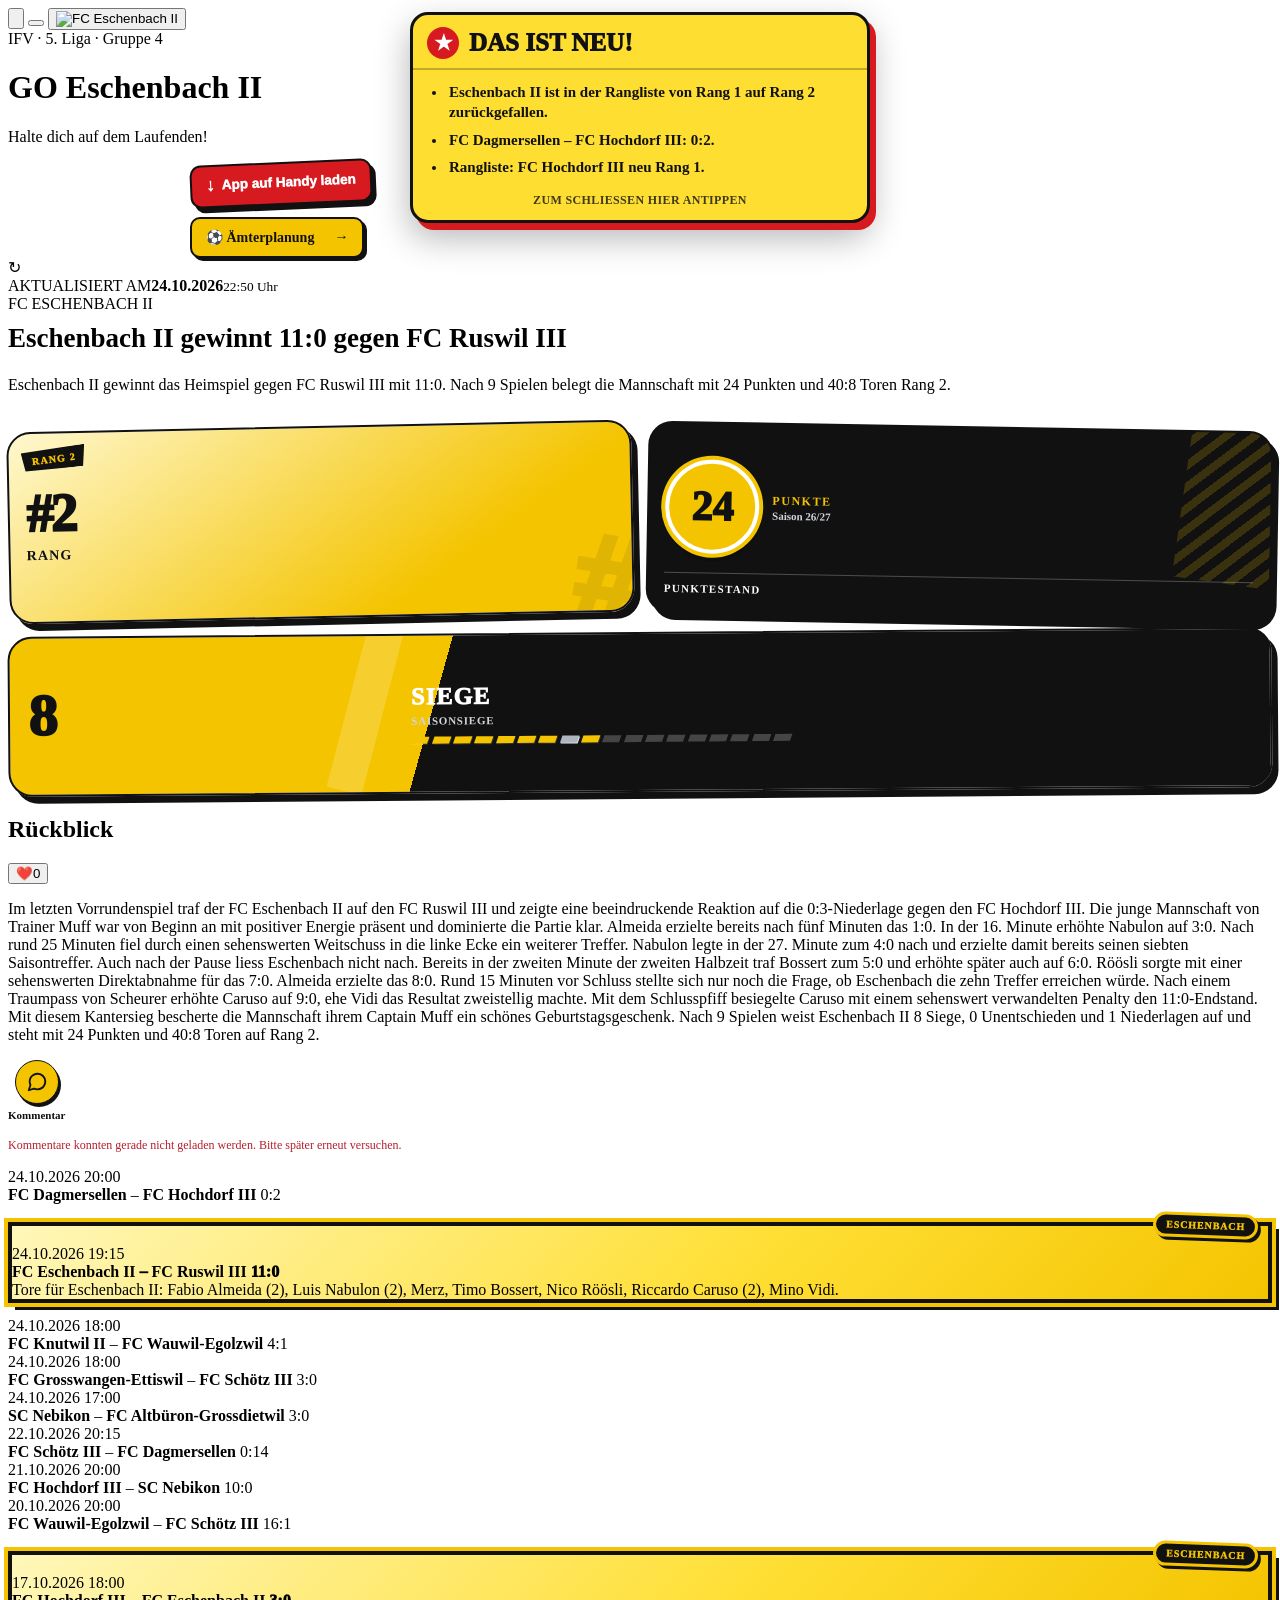
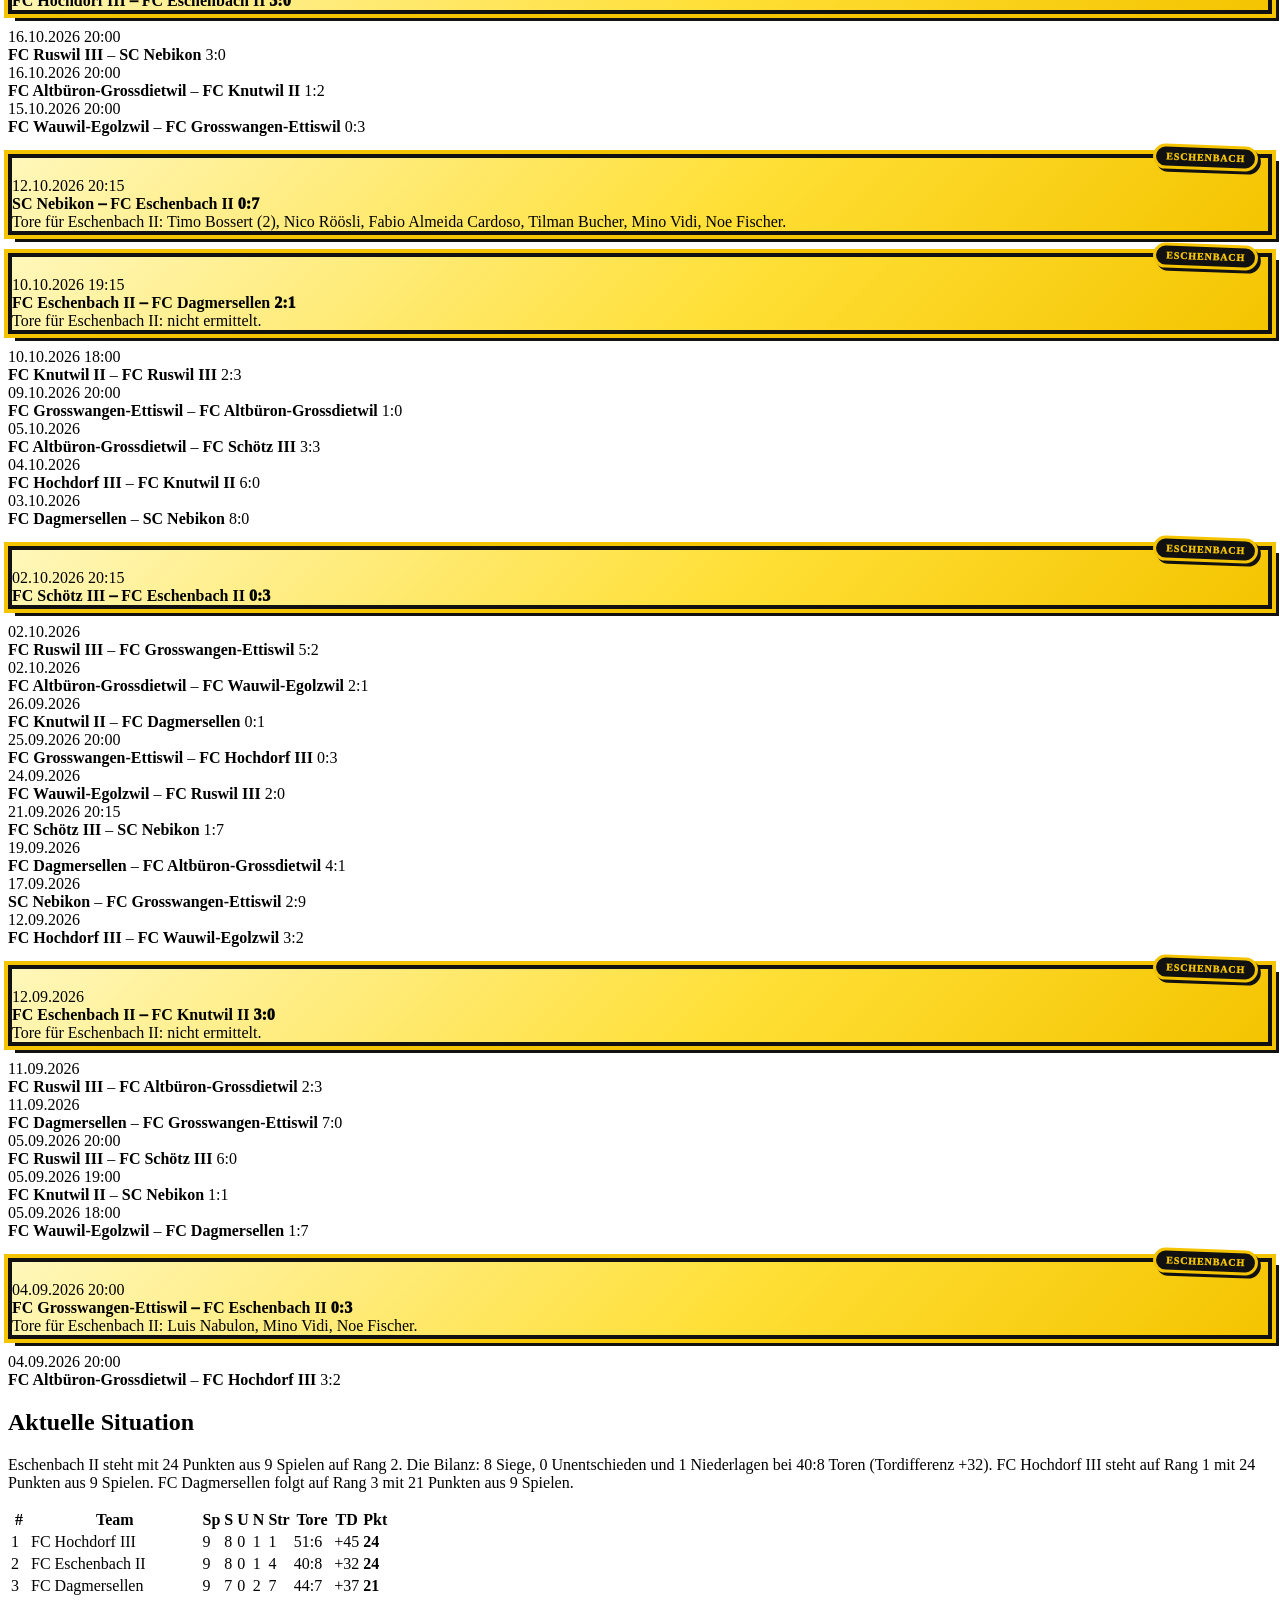
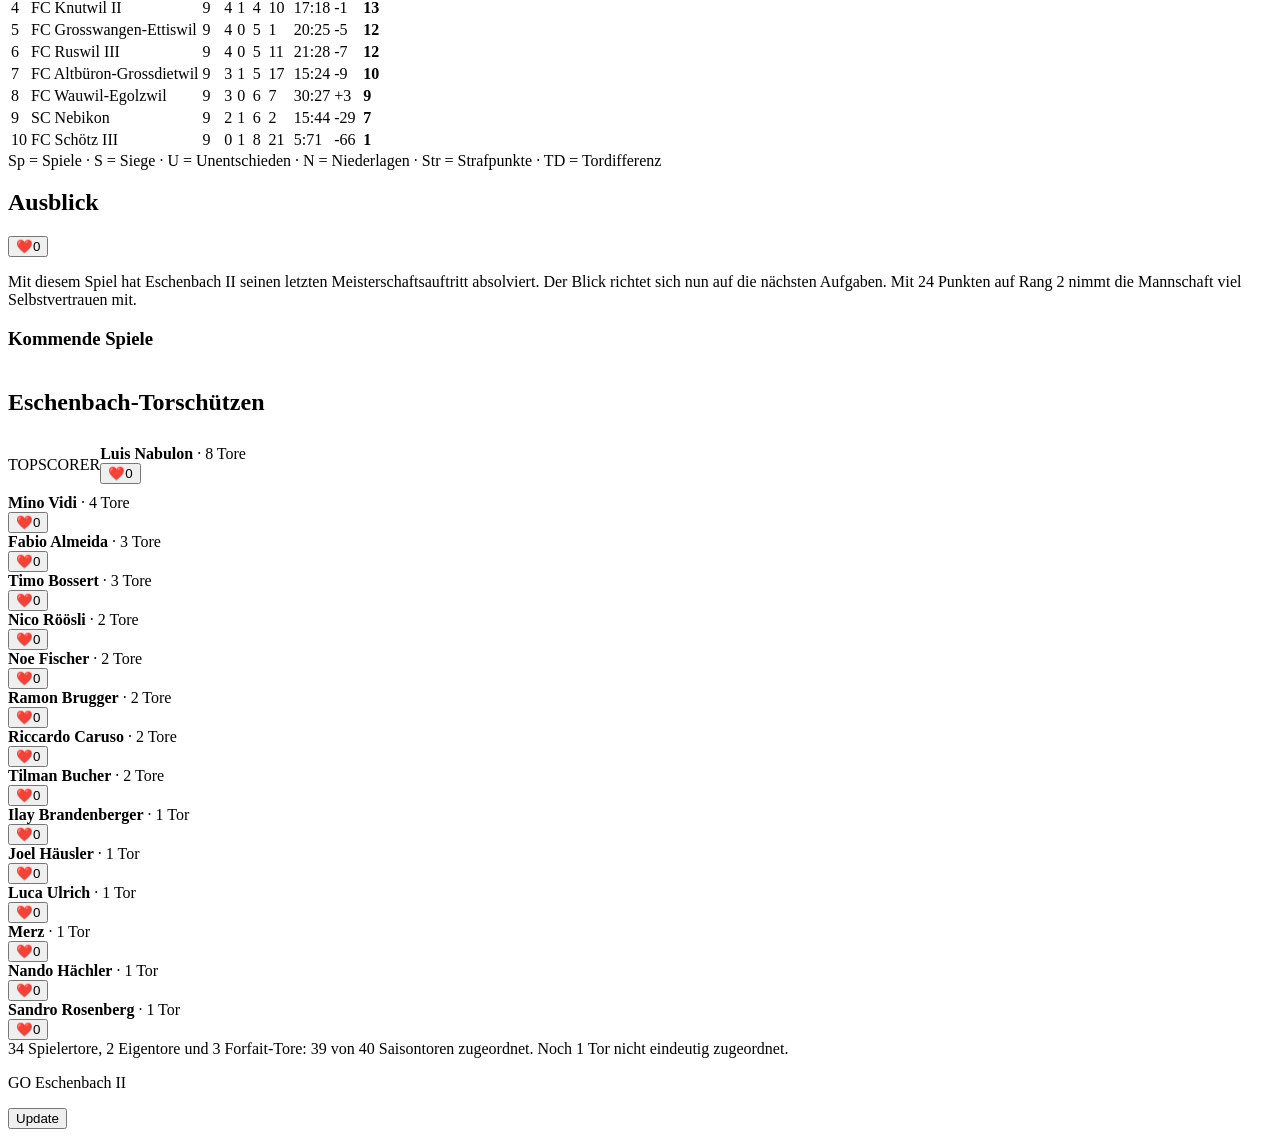
==== commit bf1fafd9: "Link zur Ämterplanung auf Startseite" ====
--- a/index.html
+++ b/index.html
@@ -29,6 +29,7 @@
   <link rel="stylesheet" href="live-ticker.css?v=3">
   <link rel="stylesheet" href="review-draft.css?v=2">
   <link rel="stylesheet" href="install-app.css?v=4">
+  <style>.aemter-launch{max-width:900px;margin:12px auto 0;padding:0 18px}.aemter-launch-link{display:inline-flex;align-items:center;justify-content:space-between;gap:20px;padding:10px 14px;background:#f4c400;color:#111;border:2px solid #111;border-radius:10px;box-shadow:3px 3px 0 #111;font-size:14px;font-weight:900;text-decoration:none}.aemter-launch-link:focus-visible{outline:3px solid #111;outline-offset:3px}</style>
 </head>
 <body>
   <header class="hero">
@@ -55,6 +56,8 @@
   <div class="install-app-banner">
     <button id="installAppButton" class="install-app-button" type="button">App auf Handy laden</button>
   </div>
+
+  <div class="aemter-launch"><a href="aemter.html" class="aemter-launch-link">⚽ Ämterplanung <span aria-hidden="true">→</span></a></div>
 
   <div id="urgentAlertHost" class="urgent-alert-host" hidden aria-live="assertive"></div>
   <div id="updateNewsHost" class="update-news-host" hidden aria-live="polite"></div>
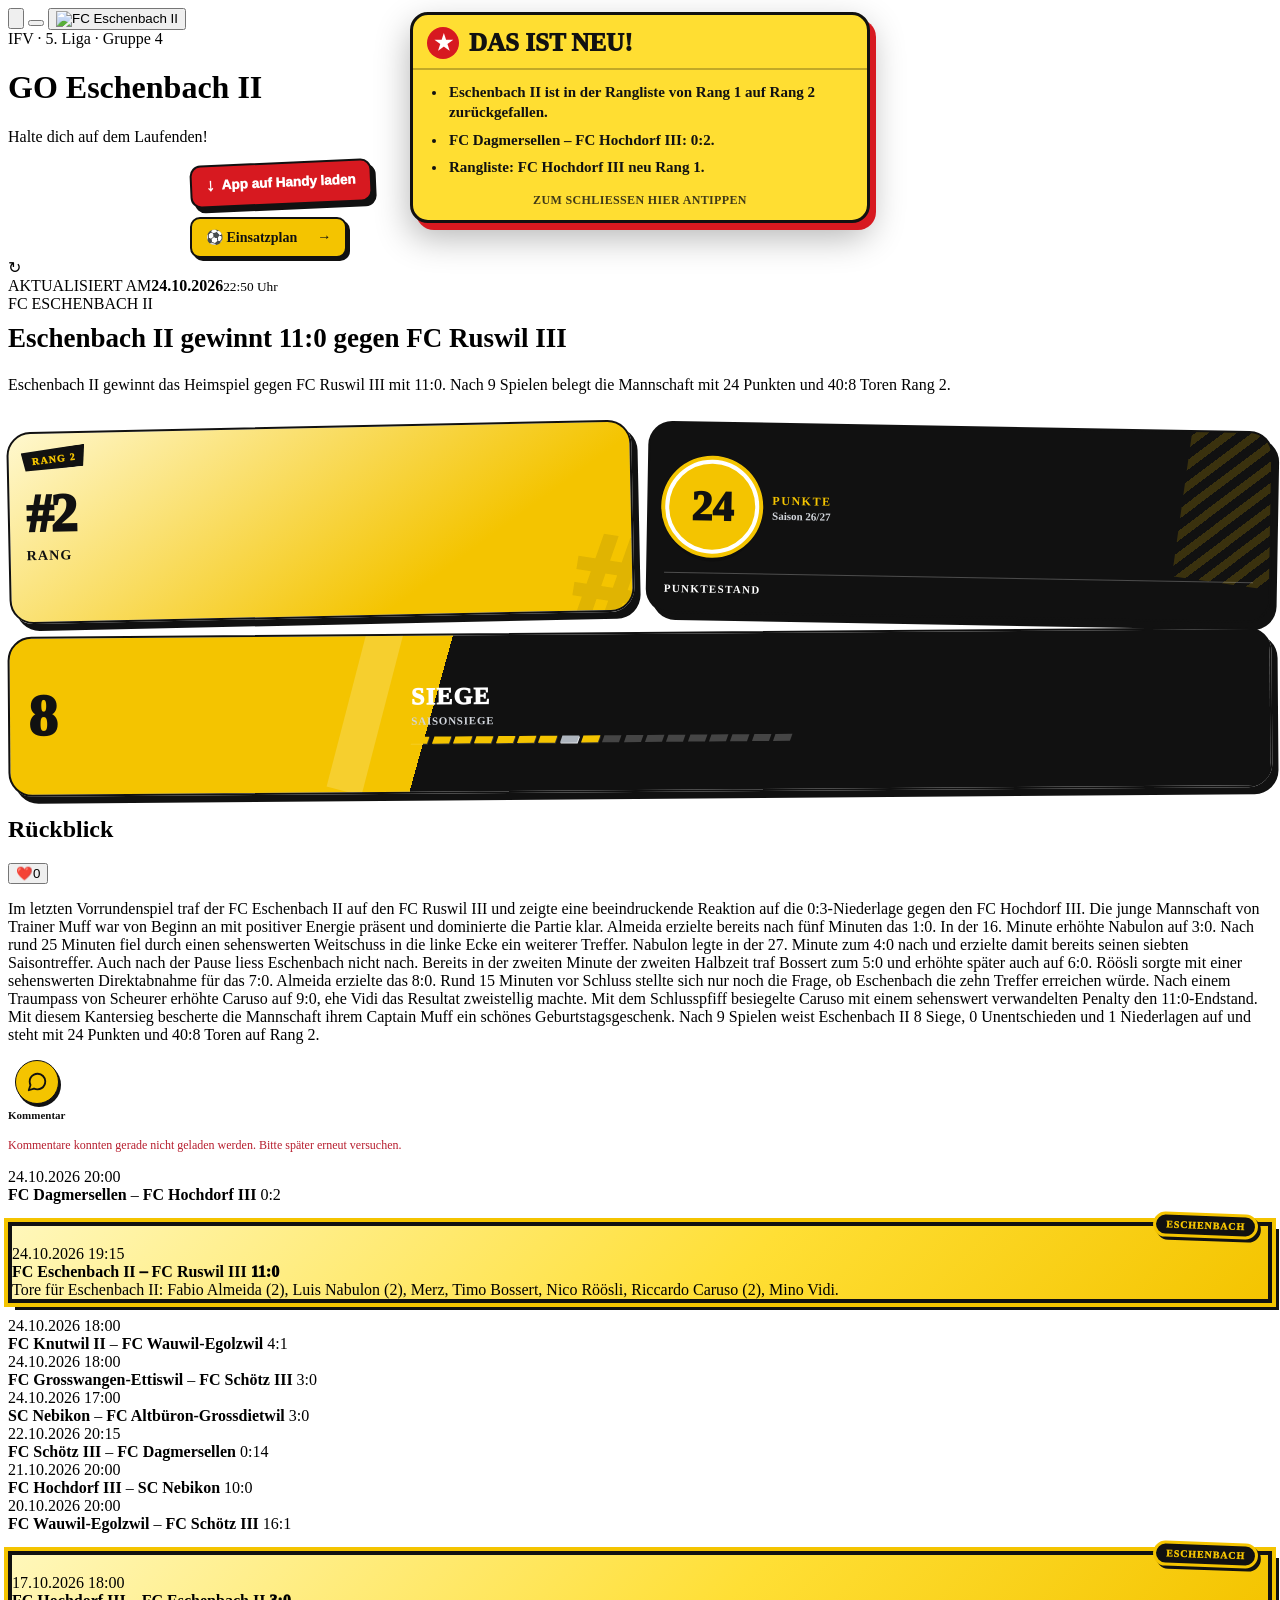
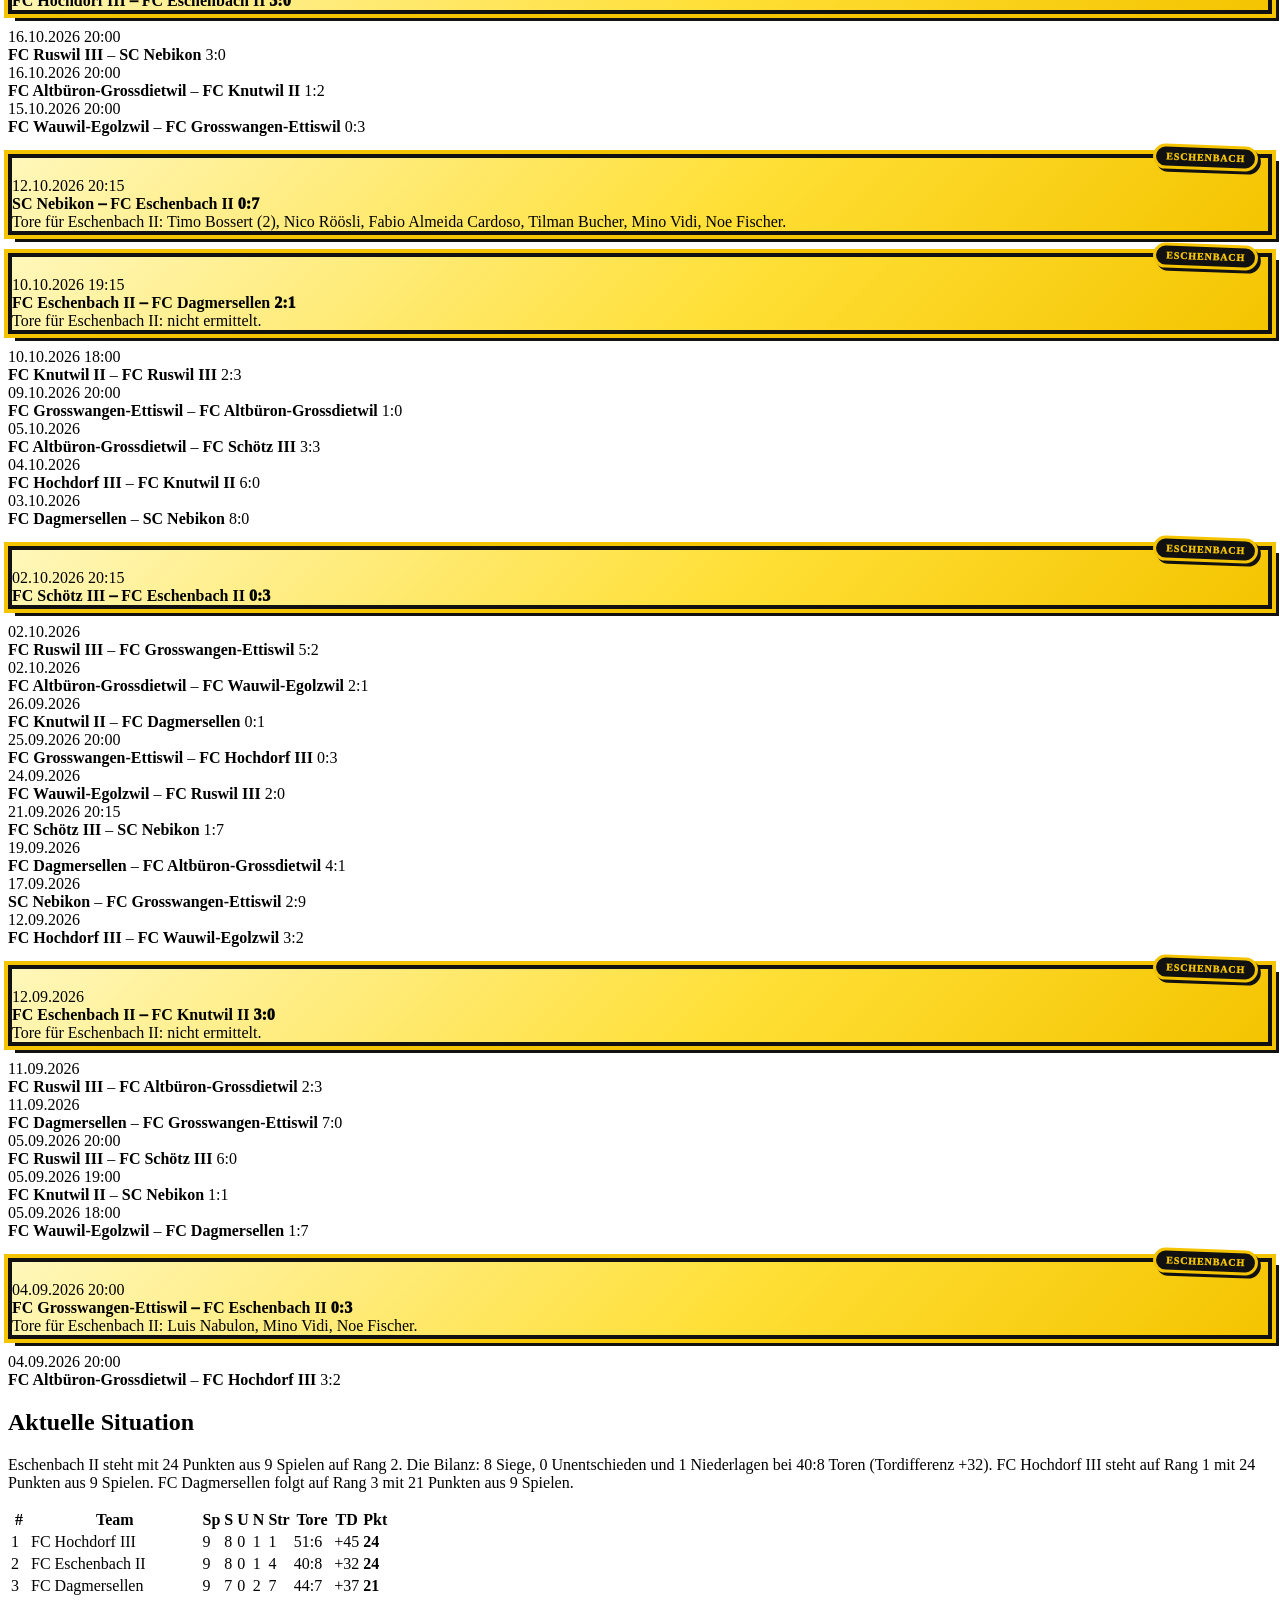
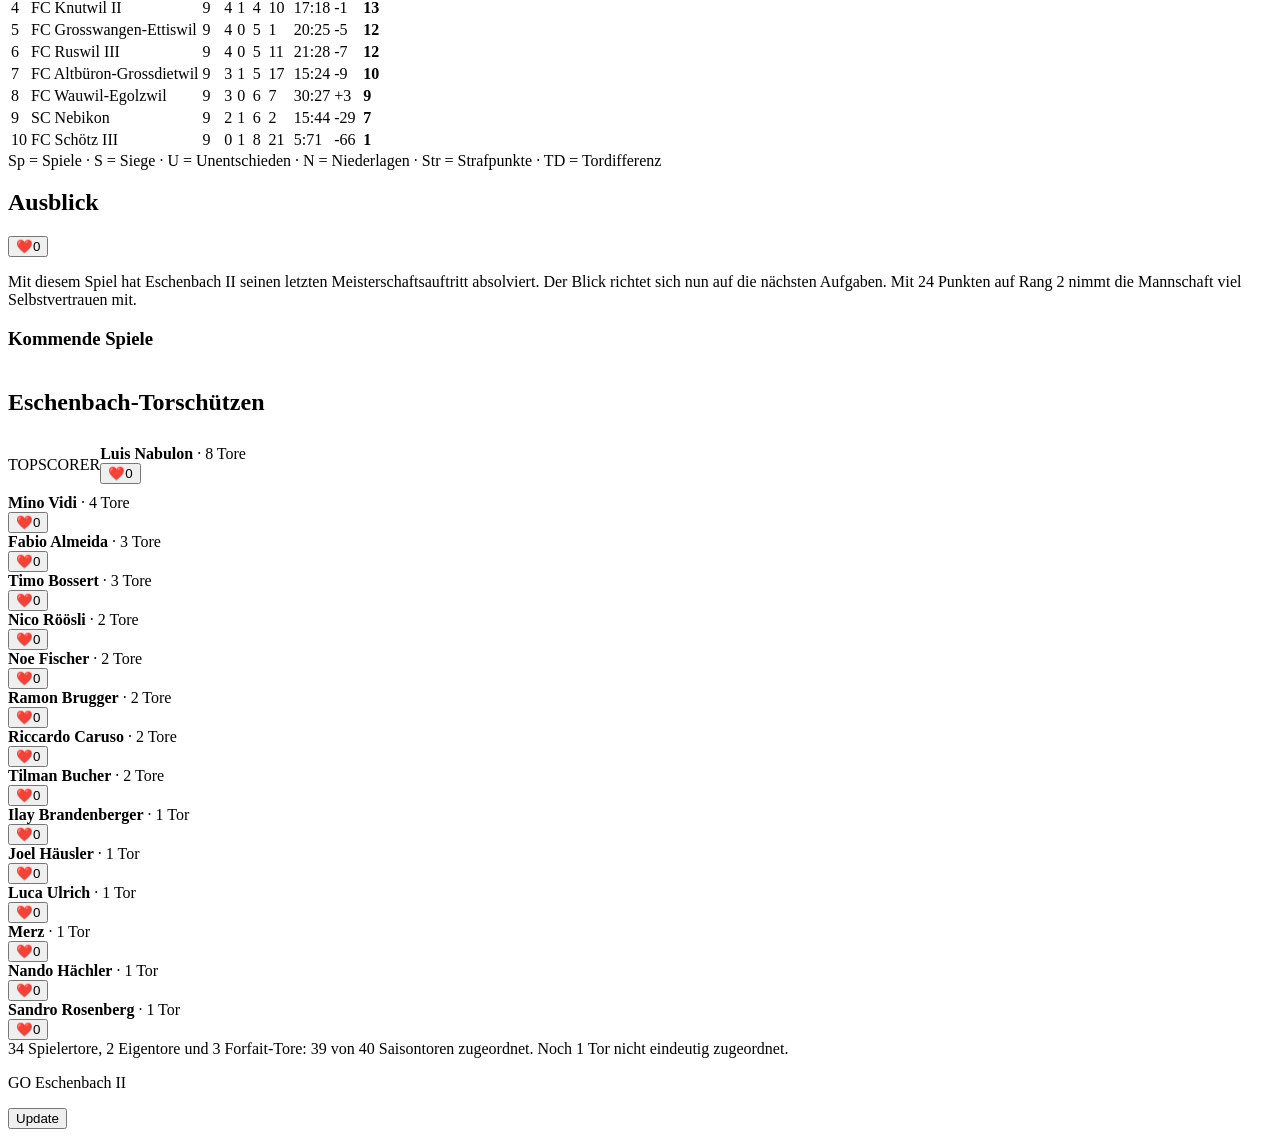
==== commit d304887e: "GO Eschenbach II: Navigation als Einsatzplan bezeichnen" ====
--- a/index.html
+++ b/index.html
@@ -57,7 +57,7 @@
     <button id="installAppButton" class="install-app-button" type="button">App auf Handy laden</button>
   </div>
 
-  <div class="aemter-launch"><a href="aemter.html" class="aemter-launch-link">⚽ Ämterplanung <span aria-hidden="true">→</span></a></div>
+  <div class="aemter-launch"><a href="aemter.html" class="aemter-launch-link">⚽ Einsatzplan <span aria-hidden="true">→</span></a></div>
 
   <div id="urgentAlertHost" class="urgent-alert-host" hidden aria-live="assertive"></div>
   <div id="updateNewsHost" class="update-news-host" hidden aria-live="polite"></div>
